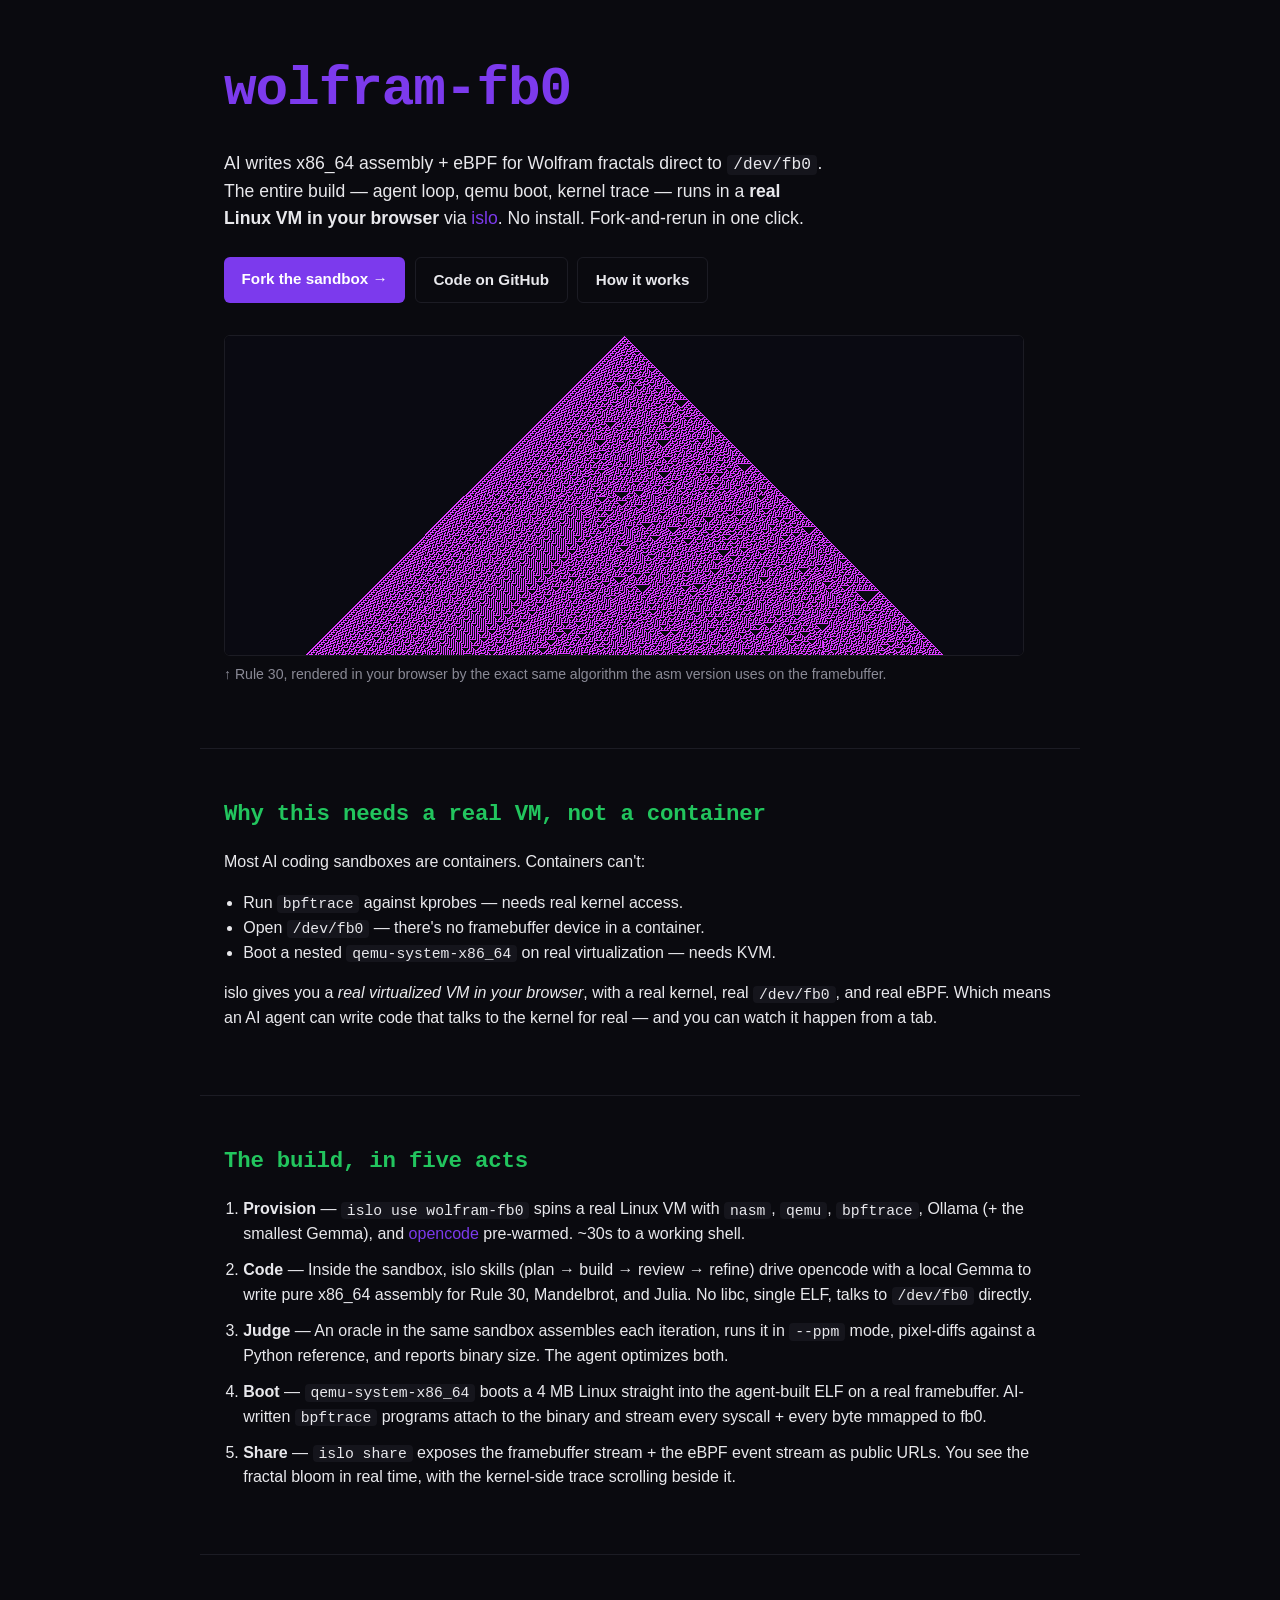
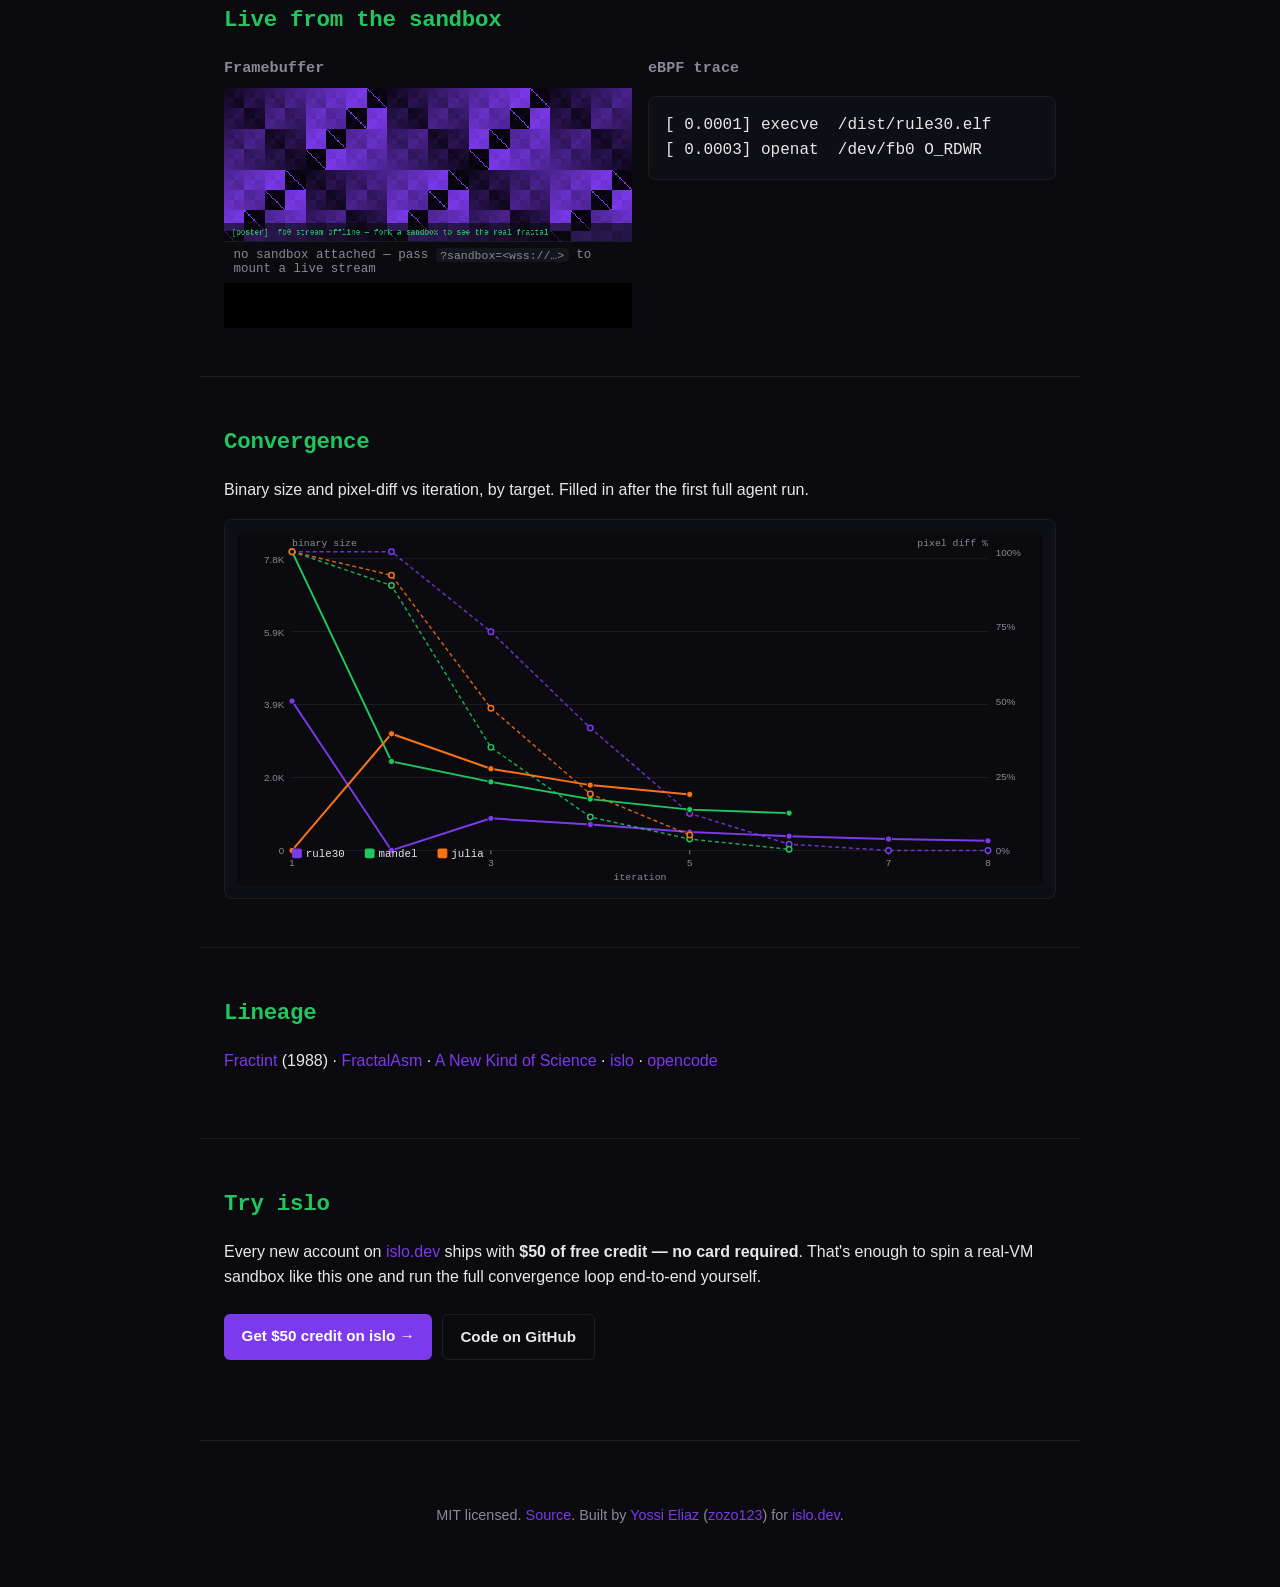
==== index.html @ 8a8bd611 "site: 'Try islo' section + LinkedIn/about in footer Adds the $50-no-card-required CTA above the foot" ====
<!doctype html>
<html lang="en">
<head>
  <meta charset="utf-8" />
  <meta name="viewport" content="width=device-width, initial-scale=1" />
  <title>wolfram-fb0 — AI writes x86_64 asm + eBPF for fractals, in a real VM in your browser</title>
  <meta name="description" content="An AI agent loop writes pure x86_64 assembly and eBPF for Wolfram cellular automata + Mandelbrot, rendered direct to /dev/fb0. Entire build runs in an islo sandbox VM. No install. Fork-and-rerun in one click." />
  <link rel="stylesheet" href="style.css" />
</head>
<body>

<header class="hero">
  <h1>wolfram-fb0</h1>
  <p class="tag">AI writes x86_64 assembly + eBPF for Wolfram fractals direct to <code>/dev/fb0</code>.<br/>
  The entire build — agent loop, qemu boot, kernel trace — runs in a <strong>real Linux VM in your browser</strong> via <a href="https://islo.dev">islo</a>. No install. Fork-and-rerun in one click.</p>

  <div class="cta-row">
    <a class="cta primary" href="#fork" id="fork">Fork the sandbox →</a>
    <a class="cta ghost" href="https://github.com/zozo123/wolfram-fb0">Code on GitHub</a>
    <a class="cta ghost" href="#how">How it works</a>
  </div>

  <canvas id="rule30" width="800" height="320" aria-label="Live Rule 30 rendering, byte-for-byte equivalent to the asm version"></canvas>
  <p class="caption">↑ Rule 30, rendered in your browser by the exact same algorithm the asm version uses on the framebuffer.</p>
</header>

<section id="container-vs-vm">
  <h2>Why this needs a real VM, not a container</h2>
  <p>Most AI coding sandboxes are containers. Containers can't:</p>
  <ul>
    <li>Run <code>bpftrace</code> against kprobes — needs real kernel access.</li>
    <li>Open <code>/dev/fb0</code> — there's no framebuffer device in a container.</li>
    <li>Boot a nested <code>qemu-system-x86_64</code> on real virtualization — needs KVM.</li>
  </ul>
  <p>islo gives you a <em>real virtualized VM in your browser</em>, with a real kernel, real <code>/dev/fb0</code>, and real eBPF. Which means an AI agent can write code that talks to the kernel for real — and you can watch it happen from a tab.</p>
</section>

<section id="how">
  <h2>The build, in five acts</h2>
  <ol class="acts">
    <li><strong>Provision</strong> — <code>islo use wolfram-fb0</code> spins a real Linux VM with <code>nasm</code>, <code>qemu</code>, <code>bpftrace</code>, Ollama (+ the smallest Gemma), and <a href="https://github.com/sst/opencode">opencode</a> pre-warmed. ~30s to a working shell.</li>
    <li><strong>Code</strong> — Inside the sandbox, islo skills (plan → build → review → refine) drive opencode with a local Gemma to write pure x86_64 assembly for Rule 30, Mandelbrot, and Julia. No libc, single ELF, talks to <code>/dev/fb0</code> directly.</li>
    <li><strong>Judge</strong> — An oracle in the same sandbox assembles each iteration, runs it in <code>--ppm</code> mode, pixel-diffs against a Python reference, and reports binary size. The agent optimizes both.</li>
    <li><strong>Boot</strong> — <code>qemu-system-x86_64</code> boots a 4 MB Linux straight into the agent-built ELF on a real framebuffer. AI-written <code>bpftrace</code> programs attach to the binary and stream every syscall + every byte mmapped to fb0.</li>
    <li><strong>Share</strong> — <code>islo share</code> exposes the framebuffer stream + the eBPF event stream as public URLs. You see the fractal bloom in real time, with the kernel-side trace scrolling beside it.</li>
  </ol>
</section>

<section id="live">
  <h2>Live from the sandbox</h2>
  <div class="live-grid">
    <div class="live-pane">
      <h3>Framebuffer</h3>
      <div id="fb-stream" class="placeholder">Stream connects after a sandbox is forked.</div>
    </div>
    <div class="live-pane">
      <h3>eBPF trace</h3>
      <pre id="bpf-stream" class="placeholder">[trace] waiting for a forked sandbox…</pre>
    </div>
  </div>
</section>

<section id="convergence">
  <h2>Convergence</h2>
  <p>Binary size and pixel-diff vs iteration, by target. Filled in after the first full agent run.</p>
  <div id="convergence-chart" class="placeholder">chart will render here</div>
</section>

<section id="provenance">
  <h2>Lineage</h2>
  <p><a href="https://www.fractint.org/">Fractint</a> (1988) · <a href="https://github.com/mrmcsoftware/FractalAsm">FractalAsm</a> · <a href="https://www.wolframscience.com/nks/">A New Kind of Science</a> · <a href="https://islo.dev">islo</a> · <a href="https://github.com/sst/opencode">opencode</a></p>
</section>

<section id="try-islo">
  <h2>Try islo</h2>
  <p>Every new account on <a href="https://www.islo.dev">islo.dev</a> ships with <strong>$50 of free credit — no card required</strong>. That's enough to spin a real-VM sandbox like this one and run the full convergence loop end-to-end yourself.</p>
  <p class="cta-row">
    <a class="cta primary" href="https://www.islo.dev">Get $50 credit on islo →</a>
    <a class="cta ghost" href="https://github.com/zozo123/wolfram-fb0">Code on GitHub</a>
  </p>
</section>

<footer>
  <p>MIT licensed. <a href="https://github.com/zozo123/wolfram-fb0">Source</a>. Built by <a href="https://www.linkedin.com/in/yossi-eliaz">Yossi Eliaz</a> (<a href="https://github.com/zozo123">zozo123</a>) for <a href="https://www.islo.dev">islo.dev</a>.</p>
</footer>

<script src="rule30.js" defer></script>
<script src="viewer.js" defer></script>
<script src="chart.js" defer></script>
</body>
</html>
---- style.css ----
:root {
  --bg: #0a0a0f;
  --fg: #e8e8ec;
  --dim: #8a8a96;
  --accent: #7c3aed;
  --accent-2: #22c55e;
  --line: #1c1c24;
  --mono: ui-monospace, "SF Mono", Menlo, monospace;
}

* { box-sizing: border-box; }

html, body {
  margin: 0; padding: 0;
  background: var(--bg);
  color: var(--fg);
  font-family: -apple-system, BlinkMacSystemFont, "Inter", "Segoe UI", sans-serif;
  line-height: 1.55;
  -webkit-font-smoothing: antialiased;
}

a { color: var(--accent); text-decoration: none; }
a:hover { text-decoration: underline; }
code { font-family: var(--mono); background: #15151c; padding: 0.05em 0.4em; border-radius: 4px; font-size: 0.92em; }
pre { font-family: var(--mono); background: #0e0e15; border: 1px solid var(--line); border-radius: 8px; padding: 1em; overflow-x: auto; }

section, header, footer {
  max-width: 880px;
  margin: 0 auto;
  padding: 3rem 1.5rem;
  border-bottom: 1px solid var(--line);
}

header.hero h1 {
  font-size: clamp(2rem, 5vw, 3.4rem);
  margin: 0 0 0.8rem;
  letter-spacing: -0.02em;
  font-family: var(--mono);
  color: var(--accent);
}

header.hero .tag {
  font-size: 1.1rem;
  color: var(--fg);
  max-width: 62ch;
}

.cta-row { display: flex; gap: 0.6rem; flex-wrap: wrap; margin: 1.5rem 0 2rem; }
.cta {
  display: inline-block;
  padding: 0.65rem 1.1rem;
  border-radius: 6px;
  font-weight: 600;
  font-size: 0.95rem;
}
.cta.primary { background: var(--accent); color: #fff; }
.cta.primary:hover { text-decoration: none; filter: brightness(1.1); }
.cta.ghost { border: 1px solid var(--line); color: var(--fg); }
.cta.ghost:hover { border-color: var(--accent); text-decoration: none; }

#rule30 {
  width: 100%;
  max-width: 800px;
  height: auto;
  background: #000;
  border: 1px solid var(--line);
  border-radius: 6px;
  display: block;
  margin-top: 1rem;
  image-rendering: pixelated;
}

.caption { color: var(--dim); font-size: 0.88rem; margin-top: 0.5rem; }

h2 {
  font-family: var(--mono);
  color: var(--accent-2);
  letter-spacing: -0.01em;
  font-size: 1.4rem;
  margin-top: 0;
}

ul, ol { padding-left: 1.2rem; }
ol.acts li { margin: 0.7em 0; }

.live-grid {
  display: grid;
  grid-template-columns: 1fr 1fr;
  gap: 1rem;
}
@media (max-width: 700px) { .live-grid { grid-template-columns: 1fr; } }
.live-pane h3 { margin: 0 0 0.5rem; font-family: var(--mono); font-size: 0.95rem; color: var(--dim); }
.placeholder {
  background: #0e0e15;
  border: 1px dashed var(--line);
  border-radius: 6px;
  padding: 2rem 1rem;
  text-align: center;
  color: var(--dim);
  font-family: var(--mono);
  font-size: 0.88rem;
  min-height: 180px;
  display: flex;
  align-items: center;
  justify-content: center;
}

footer { text-align: center; color: var(--dim); font-size: 0.9rem; border-bottom: none; }
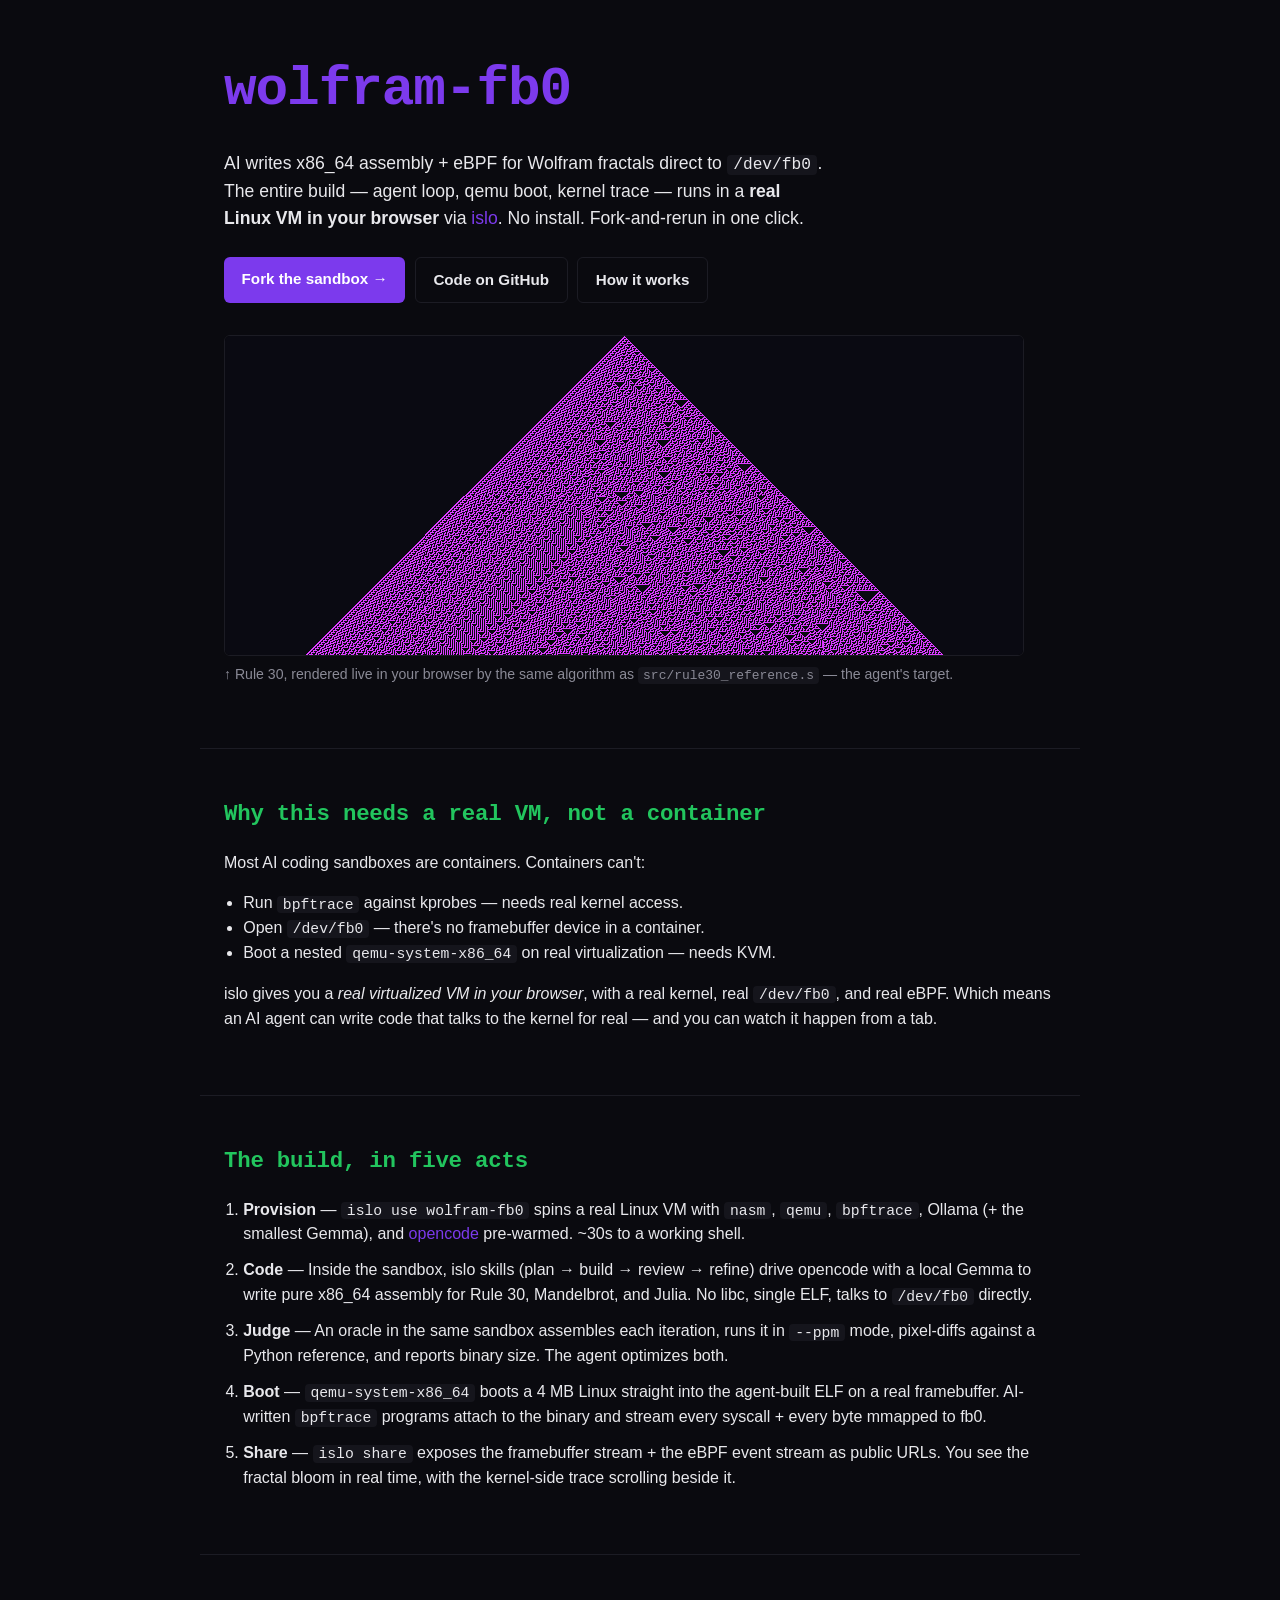
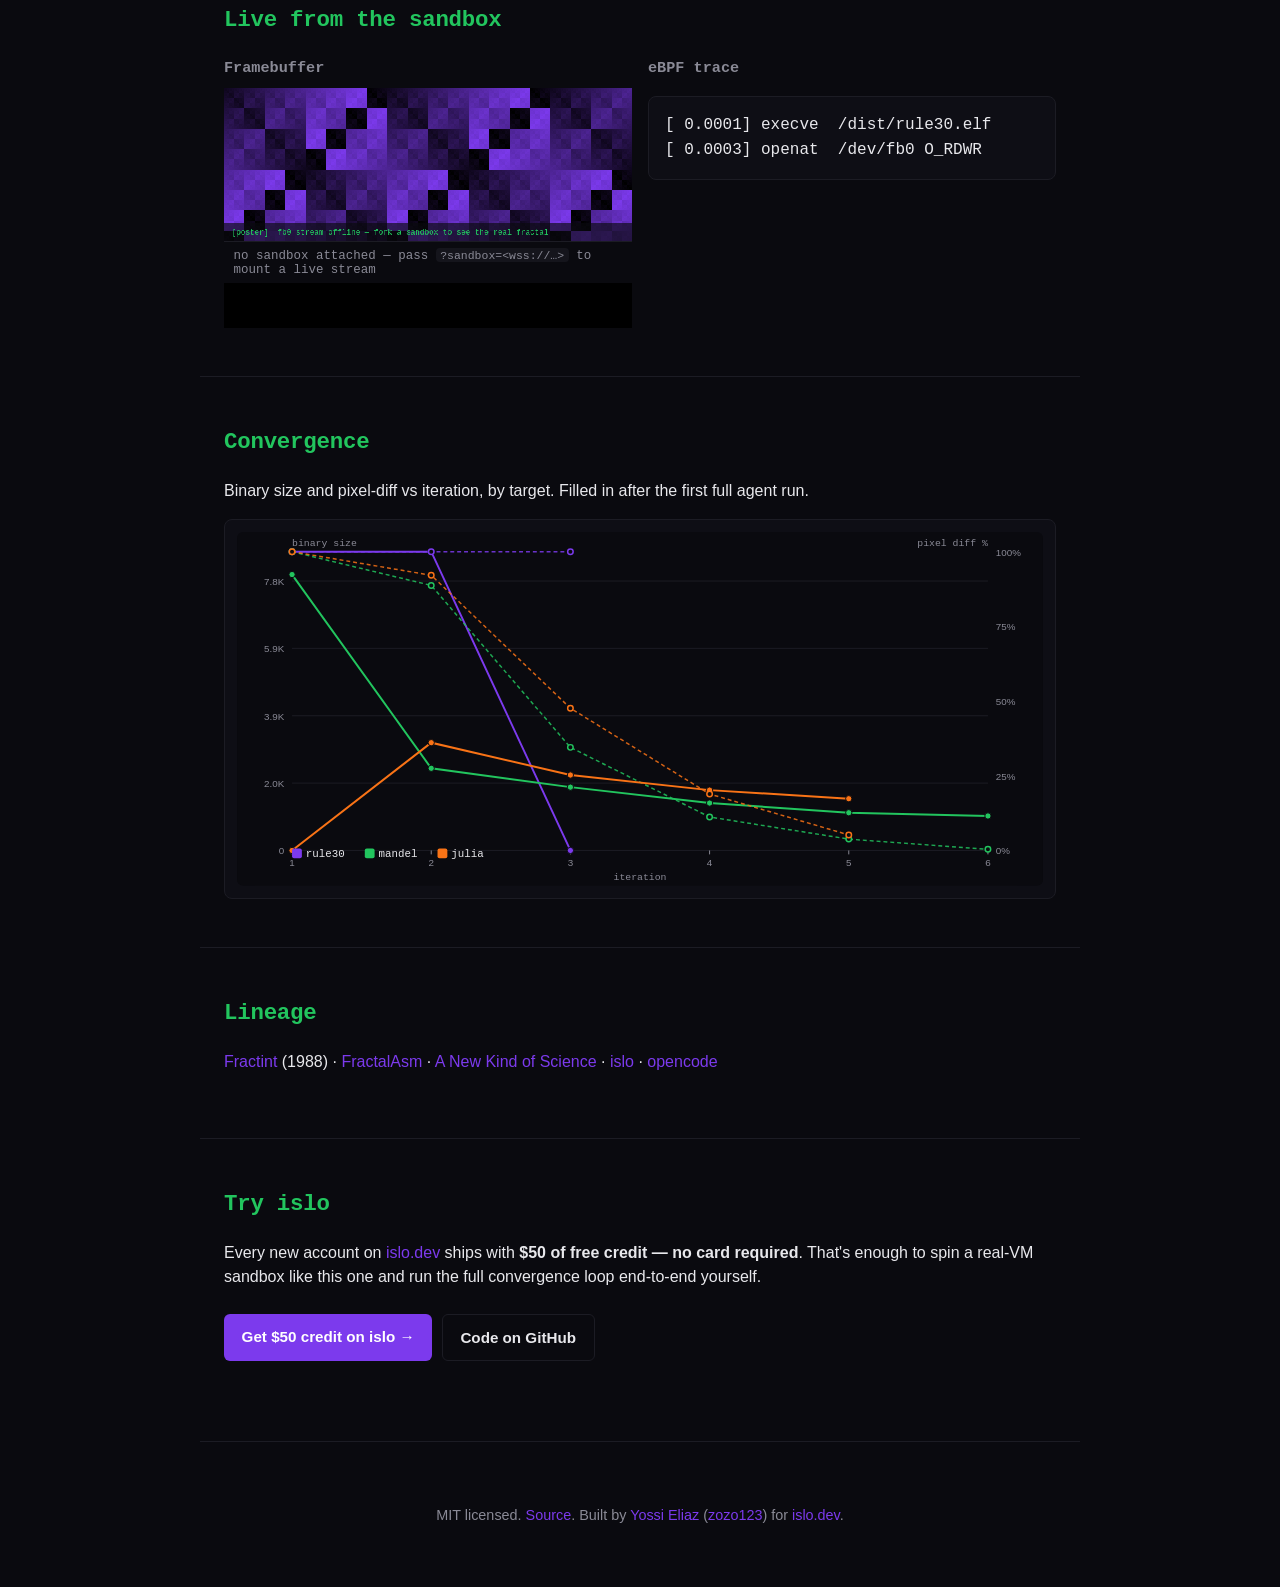
==== commit 94fcc670: "site: tighten canvas caption — name the reference file explicitly The old caption said 'the same alg" ====
--- a/index.html
+++ b/index.html
@@ -21,7 +21,7 @@
   </div>
 
   <canvas id="rule30" width="800" height="320" aria-label="Live Rule 30 rendering, byte-for-byte equivalent to the asm version"></canvas>
-  <p class="caption">↑ Rule 30, rendered in your browser by the exact same algorithm the asm version uses on the framebuffer.</p>
+  <p class="caption">↑ Rule 30, rendered live in your browser by the same algorithm as <code>src/rule30_reference.s</code> — the agent's target.</p>
 </header>
 
 <section id="container-vs-vm">
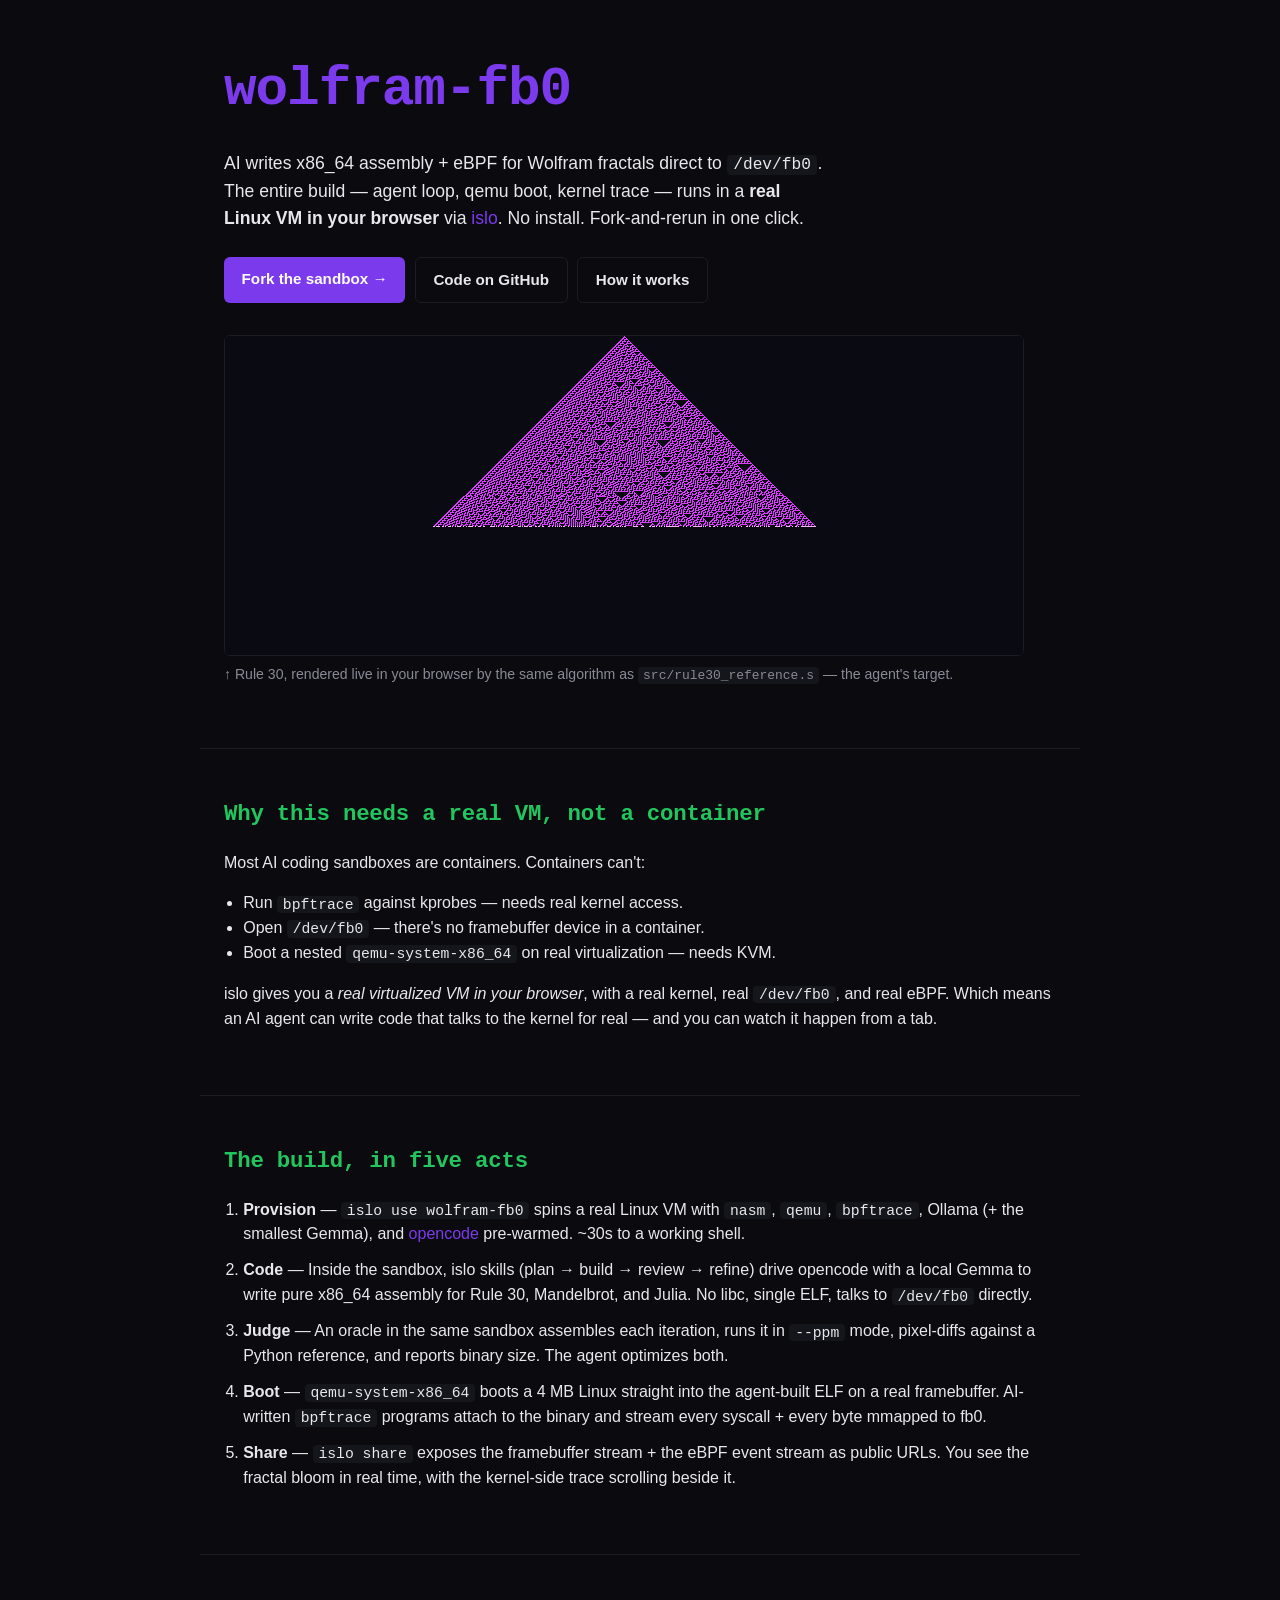
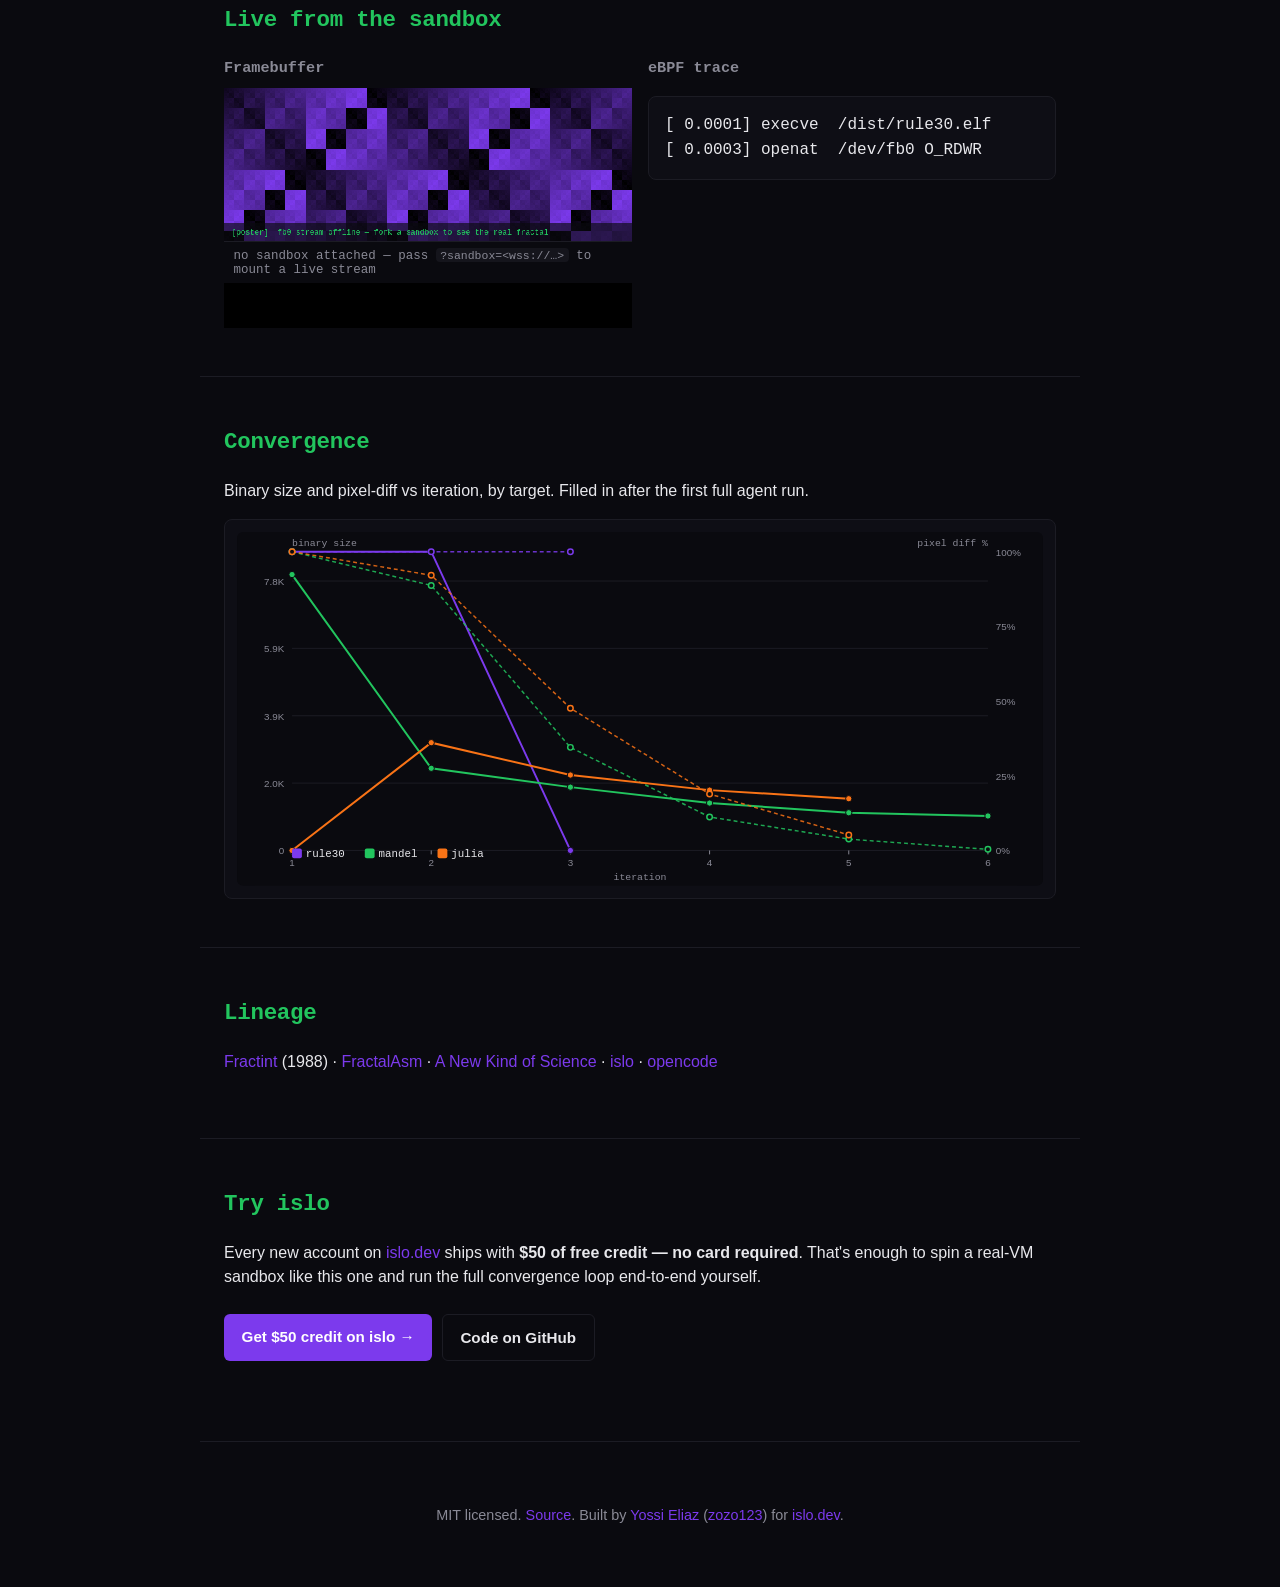
==== commit c58e7aaa: "site: cache-bust script tags (?v=2) so animated rule30.js loads" ====
--- a/index.html
+++ b/index.html
@@ -84,8 +84,8 @@
   <p>MIT licensed. <a href="https://github.com/zozo123/wolfram-fb0">Source</a>. Built by <a href="https://www.linkedin.com/in/yossi-eliaz">Yossi Eliaz</a> (<a href="https://github.com/zozo123">zozo123</a>) for <a href="https://www.islo.dev">islo.dev</a>.</p>
 </footer>
 
-<script src="rule30.js" defer></script>
-<script src="viewer.js" defer></script>
-<script src="chart.js" defer></script>
+<script src="rule30.js?v=2" defer></script>
+<script src="viewer.js?v=2" defer></script>
+<script src="chart.js?v=2" defer></script>
 </body>
 </html>
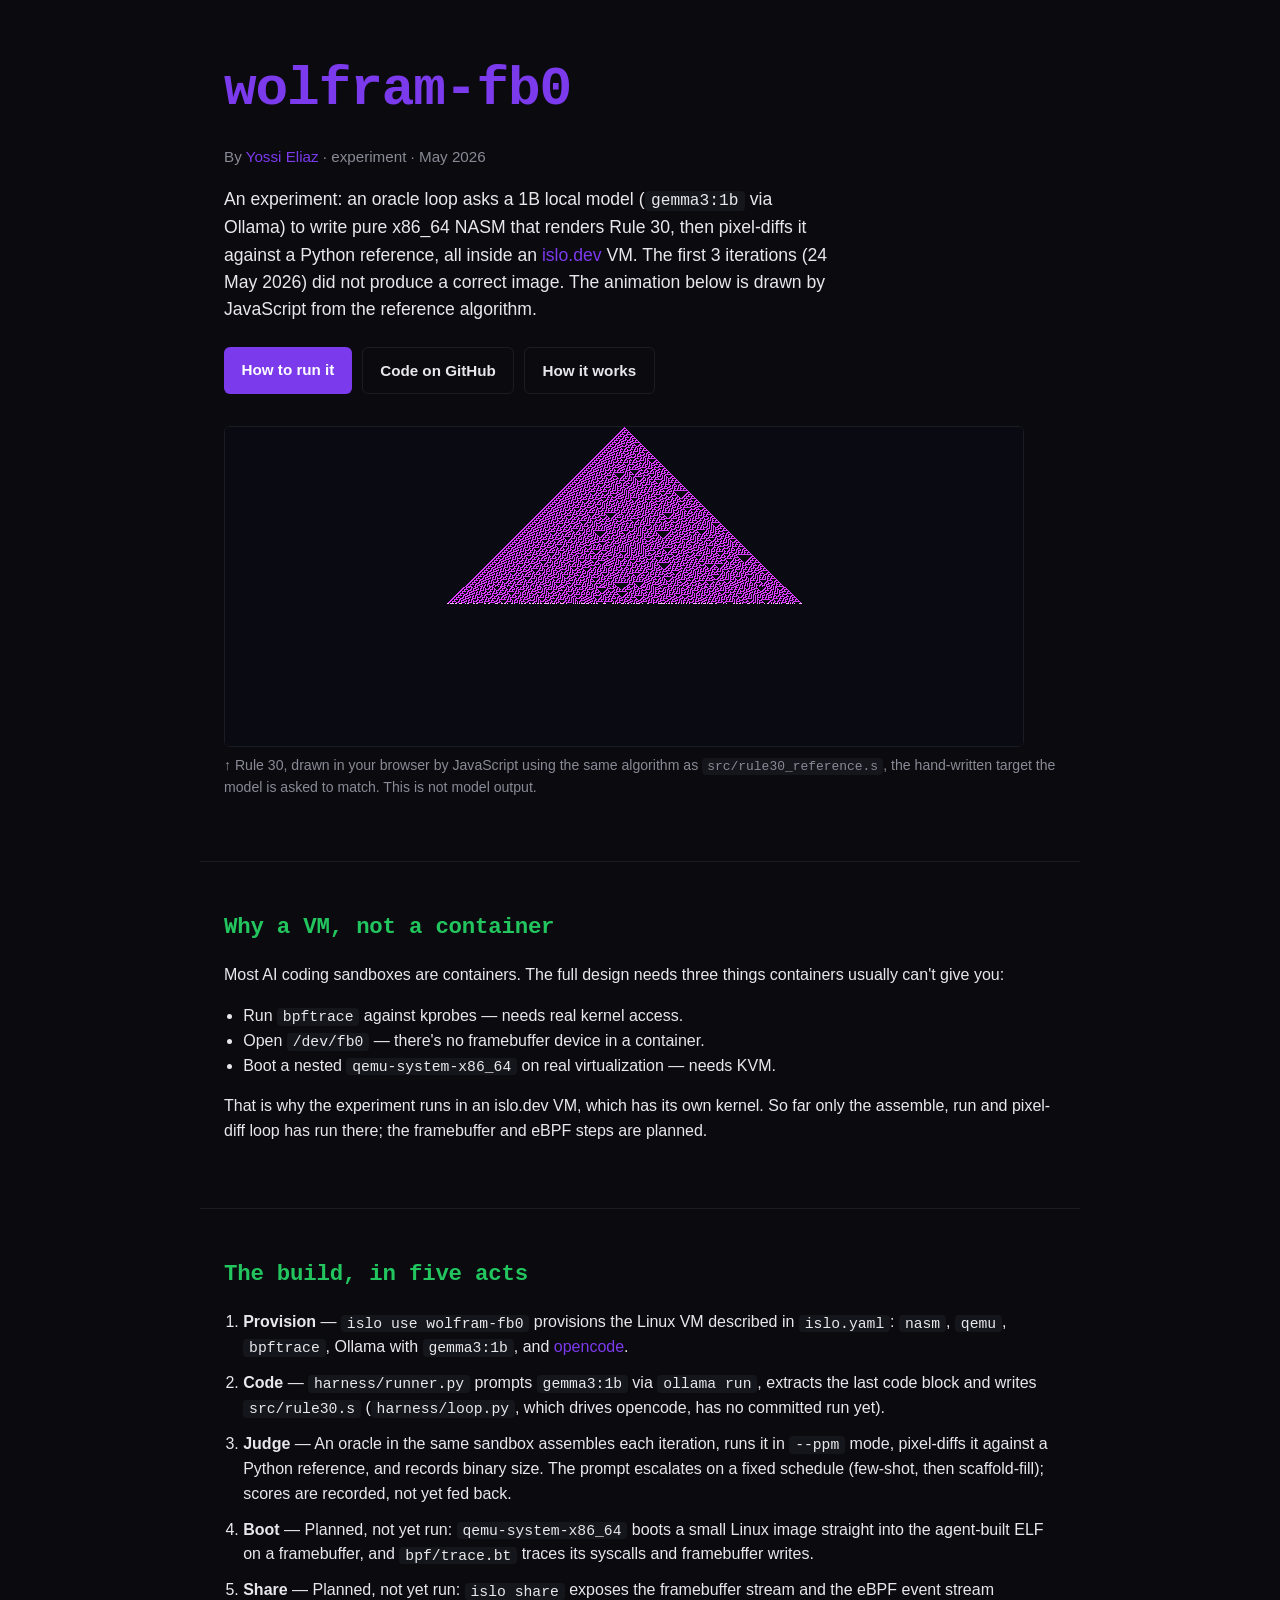
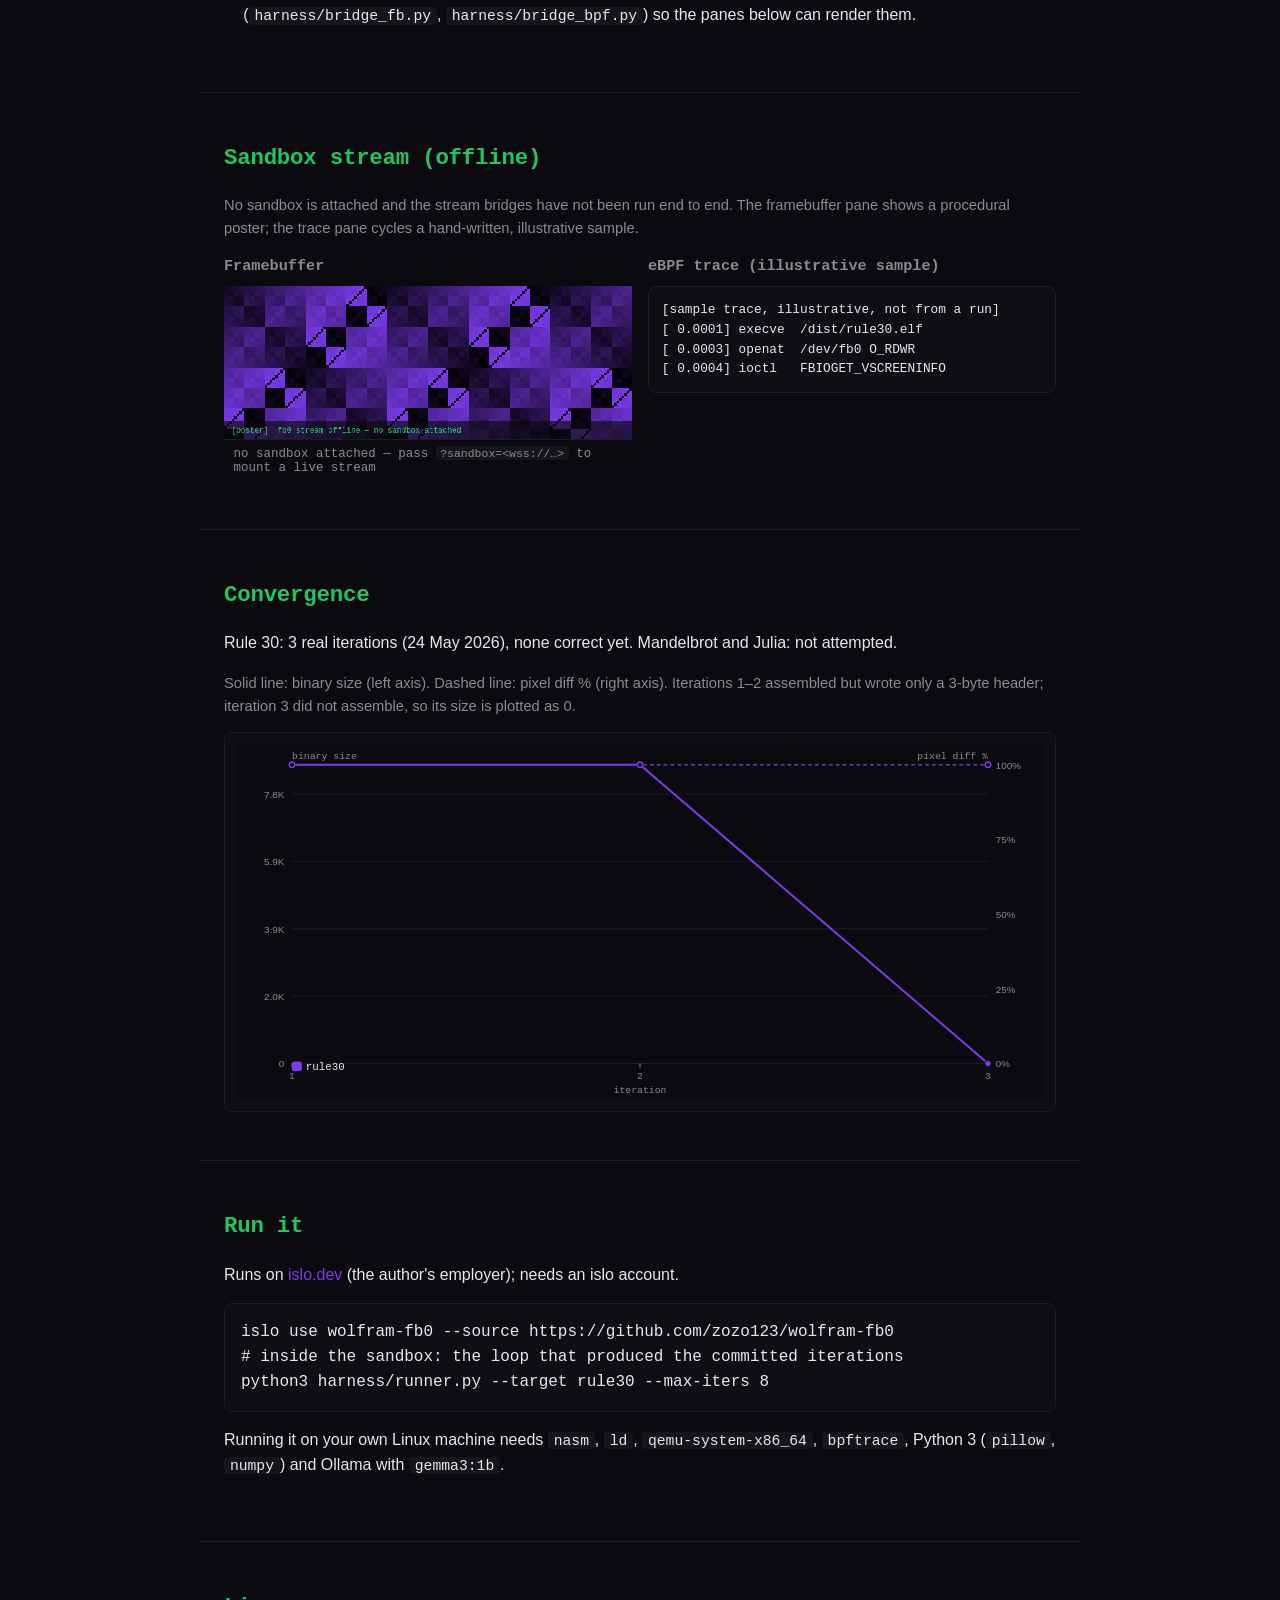
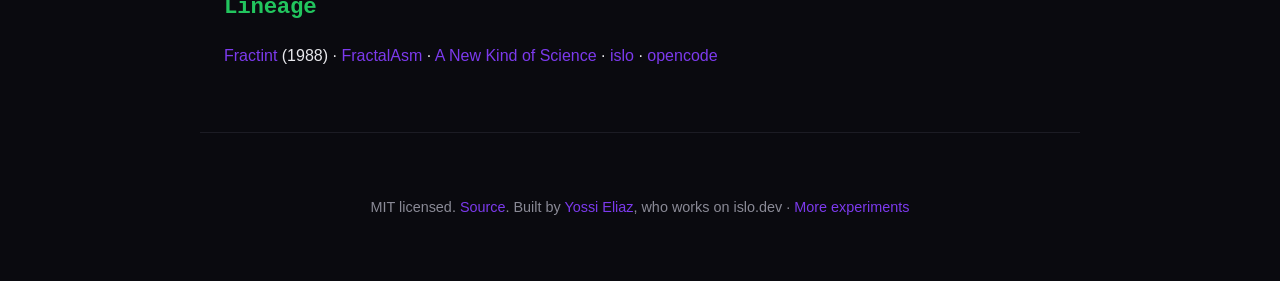
==== commit d979457e: "Correct overclaims, drop placeholder chart data, add share card - iterations/index.json: empty the m" ====
--- a/index.html
+++ b/index.html
@@ -1,91 +1,129 @@
-<!doctype html>
+<!DOCTYPE html>
 <html lang="en">
 <head>
-  <meta charset="utf-8" />
-  <meta name="viewport" content="width=device-width, initial-scale=1" />
-  <title>wolfram-fb0 — AI writes x86_64 asm + eBPF for fractals, in a real VM in your browser</title>
-  <meta name="description" content="An AI agent loop writes pure x86_64 assembly and eBPF for Wolfram cellular automata + Mandelbrot, rendered direct to /dev/fb0. Entire build runs in an islo sandbox VM. No install. Fork-and-rerun in one click." />
-  <link rel="stylesheet" href="style.css" />
+  <meta charset="utf-8">
+  <meta name="viewport" content="width=device-width, initial-scale=1">
+  <title>wolfram-fb0: small-LLM x86 asm experiment | Yossi Eliaz</title>
+  <meta name="description" content="Experiment by Yossi Eliaz: a 1B local model in an oracle loop tries to write x86_64 NASM for Rule 30 inside an islo VM. First 3 iterations did not converge.">
+  <link rel="canonical" href="https://zozo123.github.io/wolfram-fb0/">
+  <meta name="author" content="Yossi Eliaz">
+  <meta property="og:type" content="article">
+  <meta property="og:site_name" content="Yossi Eliaz">
+  <meta property="og:title" content="wolfram-fb0: small-LLM x86 asm experiment">
+  <meta property="og:description" content="Can a 1B local model (gemma3:1b) write x86_64 NASM for Wolfram's Rule 30? An oracle loop in an islo.dev VM. First 3 iterations: not yet.">
+  <meta property="og:url" content="https://zozo123.github.io/wolfram-fb0/">
+  <meta property="og:image" content="https://zozo123.github.io/wolfram-fb0/og.png">
+  <meta property="og:image:width" content="1200">
+  <meta property="og:image:height" content="630">
+  <meta property="og:image:alt" content="wolfram-fb0: can a 1B model write x86 asm? A Rule 30 pattern, by Yossi Eliaz.">
+  <meta name="twitter:card" content="summary_large_image">
+  <meta name="twitter:title" content="wolfram-fb0: small-LLM x86 asm experiment">
+  <meta name="twitter:description" content="Can a 1B local model (gemma3:1b) write x86_64 NASM for Wolfram's Rule 30? First 3 iterations: not yet.">
+  <meta name="twitter:image" content="https://zozo123.github.io/wolfram-fb0/og.png">
+  <script type="application/ld+json">
+  {
+    "@context": "https://schema.org",
+    "@type": "SoftwareSourceCode",
+    "name": "wolfram-fb0",
+    "description": "Experiment: an oracle loop asks a 1B local model to write x86_64 NASM for Rule 30 inside an islo.dev VM. The first 3 iterations did not produce a correct image.",
+    "codeRepository": "https://github.com/zozo123/wolfram-fb0",
+    "url": "https://zozo123.github.io/wolfram-fb0/",
+    "image": "https://zozo123.github.io/wolfram-fb0/og.png",
+    "license": "https://opensource.org/licenses/MIT",
+    "programmingLanguage": ["Assembly", "Python", "JavaScript"],
+    "dateCreated": "2026-05-24",
+    "dateModified": "2026-10-22",
+    "author": {
+      "@type": "Person",
+      "name": "Yossi Eliaz",
+      "url": "https://yossieliaz.netlify.app/",
+      "sameAs": ["https://github.com/zozo123", "https://www.linkedin.com/in/yossi-eliaz/"]
+    }
+  }
+  </script>
+  <link rel="stylesheet" href="style.css?v=3">
 </head>
 <body>
 
 <header class="hero">
   <h1>wolfram-fb0</h1>
-  <p class="tag">AI writes x86_64 assembly + eBPF for Wolfram fractals direct to <code>/dev/fb0</code>.<br/>
-  The entire build — agent loop, qemu boot, kernel trace — runs in a <strong>real Linux VM in your browser</strong> via <a href="https://islo.dev">islo</a>. No install. Fork-and-rerun in one click.</p>
+  <p class="byline">By <a href="https://zozo123.github.io/">Yossi Eliaz</a> · experiment · May 2026</p>
+  <p class="tag">An experiment: an oracle loop asks a 1B local model (<code>gemma3:1b</code> via Ollama) to write pure x86_64 NASM that renders Rule 30, then pixel-diffs it against a Python reference, all inside an <a href="https://islo.dev">islo.dev</a> VM. The first 3 iterations (24 May 2026) did not produce a correct image. The animation below is drawn by JavaScript from the reference algorithm.</p>
 
   <div class="cta-row">
-    <a class="cta primary" href="#fork" id="fork">Fork the sandbox →</a>
+    <a class="cta primary" href="#run">How to run it</a>
     <a class="cta ghost" href="https://github.com/zozo123/wolfram-fb0">Code on GitHub</a>
     <a class="cta ghost" href="#how">How it works</a>
   </div>
 
-  <canvas id="rule30" width="800" height="320" aria-label="Live Rule 30 rendering, byte-for-byte equivalent to the asm version"></canvas>
-  <p class="caption">↑ Rule 30, rendered live in your browser by the same algorithm as <code>src/rule30_reference.s</code> — the agent's target.</p>
+  <canvas id="rule30" width="800" height="320" role="img" aria-label="Rule 30 animation drawn by JavaScript from the reference algorithm, not model output"></canvas>
+  <p class="caption">↑ Rule 30, drawn in your browser by JavaScript using the same algorithm as <code>src/rule30_reference.s</code>, the hand-written target the model is asked to match. This is not model output.</p>
 </header>
 
 <section id="container-vs-vm">
-  <h2>Why this needs a real VM, not a container</h2>
-  <p>Most AI coding sandboxes are containers. Containers can't:</p>
+  <h2>Why a VM, not a container</h2>
+  <p>Most AI coding sandboxes are containers. The full design needs three things containers usually can't give you:</p>
   <ul>
     <li>Run <code>bpftrace</code> against kprobes — needs real kernel access.</li>
     <li>Open <code>/dev/fb0</code> — there's no framebuffer device in a container.</li>
     <li>Boot a nested <code>qemu-system-x86_64</code> on real virtualization — needs KVM.</li>
   </ul>
-  <p>islo gives you a <em>real virtualized VM in your browser</em>, with a real kernel, real <code>/dev/fb0</code>, and real eBPF. Which means an AI agent can write code that talks to the kernel for real — and you can watch it happen from a tab.</p>
+  <p>That is why the experiment runs in an islo.dev VM, which has its own kernel. So far only the assemble, run and pixel-diff loop has run there; the framebuffer and eBPF steps are planned.</p>
 </section>
 
 <section id="how">
   <h2>The build, in five acts</h2>
   <ol class="acts">
-    <li><strong>Provision</strong> — <code>islo use wolfram-fb0</code> spins a real Linux VM with <code>nasm</code>, <code>qemu</code>, <code>bpftrace</code>, Ollama (+ the smallest Gemma), and <a href="https://github.com/sst/opencode">opencode</a> pre-warmed. ~30s to a working shell.</li>
-    <li><strong>Code</strong> — Inside the sandbox, islo skills (plan → build → review → refine) drive opencode with a local Gemma to write pure x86_64 assembly for Rule 30, Mandelbrot, and Julia. No libc, single ELF, talks to <code>/dev/fb0</code> directly.</li>
-    <li><strong>Judge</strong> — An oracle in the same sandbox assembles each iteration, runs it in <code>--ppm</code> mode, pixel-diffs against a Python reference, and reports binary size. The agent optimizes both.</li>
-    <li><strong>Boot</strong> — <code>qemu-system-x86_64</code> boots a 4 MB Linux straight into the agent-built ELF on a real framebuffer. AI-written <code>bpftrace</code> programs attach to the binary and stream every syscall + every byte mmapped to fb0.</li>
-    <li><strong>Share</strong> — <code>islo share</code> exposes the framebuffer stream + the eBPF event stream as public URLs. You see the fractal bloom in real time, with the kernel-side trace scrolling beside it.</li>
+    <li><strong>Provision</strong> — <code>islo use wolfram-fb0</code> provisions the Linux VM described in <code>islo.yaml</code>: <code>nasm</code>, <code>qemu</code>, <code>bpftrace</code>, Ollama with <code>gemma3:1b</code>, and <a href="https://github.com/anomalyco/opencode">opencode</a>.</li>
+    <li><strong>Code</strong> — <code>harness/runner.py</code> prompts <code>gemma3:1b</code> via <code>ollama run</code>, extracts the last code block and writes <code>src/rule30.s</code> (<code>harness/loop.py</code>, which drives opencode, has no committed run yet).</li>
+    <li><strong>Judge</strong> — An oracle in the same sandbox assembles each iteration, runs it in <code>--ppm</code> mode, pixel-diffs it against a Python reference, and records binary size. The prompt escalates on a fixed schedule (few-shot, then scaffold-fill); scores are recorded, not yet fed back.</li>
+    <li><strong>Boot</strong> — Planned, not yet run: <code>qemu-system-x86_64</code> boots a small Linux image straight into the agent-built ELF on a framebuffer, and <code>bpf/trace.bt</code> traces its syscalls and framebuffer writes.</li>
+    <li><strong>Share</strong> — Planned, not yet run: <code>islo share</code> exposes the framebuffer stream and the eBPF event stream (<code>harness/bridge_fb.py</code>, <code>harness/bridge_bpf.py</code>) so the panes below can render them.</li>
   </ol>
 </section>
 
 <section id="live">
-  <h2>Live from the sandbox</h2>
+  <h2>Sandbox stream (offline)</h2>
+  <p class="note">No sandbox is attached and the stream bridges have not been run end to end. The framebuffer pane shows a procedural poster; the trace pane cycles a hand-written, illustrative sample.</p>
   <div class="live-grid">
     <div class="live-pane">
       <h3>Framebuffer</h3>
-      <div id="fb-stream" class="placeholder">Stream connects after a sandbox is forked.</div>
+      <div id="fb-stream" class="placeholder">No sandbox attached.</div>
     </div>
     <div class="live-pane">
-      <h3>eBPF trace</h3>
-      <pre id="bpf-stream" class="placeholder">[trace] waiting for a forked sandbox…</pre>
+      <h3>eBPF trace (illustrative sample)</h3>
+      <pre id="bpf-stream" class="placeholder">[sample trace, illustrative, not from a run]</pre>
     </div>
   </div>
 </section>
 
 <section id="convergence">
   <h2>Convergence</h2>
-  <p>Binary size and pixel-diff vs iteration, by target. Filled in after the first full agent run.</p>
-  <div id="convergence-chart" class="placeholder">chart will render here</div>
+  <p>Rule 30: 3 real iterations (24 May 2026), none correct yet. Mandelbrot and Julia: not attempted.</p>
+  <p class="note">Solid line: binary size (left axis). Dashed line: pixel diff % (right axis). Iterations 1–2 assembled but wrote only a 3-byte header; iteration 3 did not assemble, so its size is plotted as 0.</p>
+  <div id="convergence-chart" class="placeholder">The chart needs JavaScript. The data is in <a href="https://github.com/zozo123/wolfram-fb0/blob/main/iterations/index.json">iterations/index.json</a>.</div>
+</section>
+
+<section id="run">
+  <h2>Run it</h2>
+  <p>Runs on <a href="https://islo.dev">islo.dev</a> (the author's employer); needs an islo account.</p>
+  <pre><code>islo use wolfram-fb0 --source https://github.com/zozo123/wolfram-fb0
+# inside the sandbox: the loop that produced the committed iterations
+python3 harness/runner.py --target rule30 --max-iters 8</code></pre>
+  <p>Running it on your own Linux machine needs <code>nasm</code>, <code>ld</code>, <code>qemu-system-x86_64</code>, <code>bpftrace</code>, Python 3 (<code>pillow</code>, <code>numpy</code>) and Ollama with <code>gemma3:1b</code>.</p>
 </section>
 
 <section id="provenance">
   <h2>Lineage</h2>
-  <p><a href="https://www.fractint.org/">Fractint</a> (1988) · <a href="https://github.com/mrmcsoftware/FractalAsm">FractalAsm</a> · <a href="https://www.wolframscience.com/nks/">A New Kind of Science</a> · <a href="https://islo.dev">islo</a> · <a href="https://github.com/sst/opencode">opencode</a></p>
-</section>
-
-<section id="try-islo">
-  <h2>Try islo</h2>
-  <p>Every new account on <a href="https://www.islo.dev">islo.dev</a> ships with <strong>$50 of free credit — no card required</strong>. That's enough to spin a real-VM sandbox like this one and run the full convergence loop end-to-end yourself.</p>
-  <p class="cta-row">
-    <a class="cta primary" href="https://www.islo.dev">Get $50 credit on islo →</a>
-    <a class="cta ghost" href="https://github.com/zozo123/wolfram-fb0">Code on GitHub</a>
-  </p>
+  <p><a href="https://www.fractint.org/">Fractint</a> (1988) · <a href="https://github.com/mrmcsoftware/FractalAsm">FractalAsm</a> · <a href="https://www.wolframscience.com/nks/">A New Kind of Science</a> · <a href="https://islo.dev">islo</a> · <a href="https://github.com/anomalyco/opencode">opencode</a></p>
 </section>
 
 <footer>
-  <p>MIT licensed. <a href="https://github.com/zozo123/wolfram-fb0">Source</a>. Built by <a href="https://www.linkedin.com/in/yossi-eliaz">Yossi Eliaz</a> (<a href="https://github.com/zozo123">zozo123</a>) for <a href="https://www.islo.dev">islo.dev</a>.</p>
+  <p>MIT licensed. <a href="https://github.com/zozo123/wolfram-fb0">Source</a>. Built by <a href="https://yossieliaz.netlify.app/">Yossi Eliaz</a>, who works on islo.dev · <a href="https://zozo123.github.io/">More experiments</a></p>
 </footer>
 
-<script src="rule30.js?v=2" defer></script>
-<script src="viewer.js?v=2" defer></script>
-<script src="chart.js?v=2" defer></script>
+<script src="rule30.js?v=3" defer></script>
+<script src="viewer.js?v=3" defer></script>
+<script src="chart.js?v=3" defer></script>
 </body>
 </html>
--- a/style.css
+++ b/style.css
@@ -23,6 +23,7 @@
 a:hover { text-decoration: underline; }
 code { font-family: var(--mono); background: #15151c; padding: 0.05em 0.4em; border-radius: 4px; font-size: 0.92em; }
 pre { font-family: var(--mono); background: #0e0e15; border: 1px solid var(--line); border-radius: 8px; padding: 1em; overflow-x: auto; }
+pre code { background: none; padding: 0; border-radius: 0; font-size: inherit; }
 
 section, header, footer {
   max-width: 880px;
@@ -85,10 +86,16 @@
 
 .live-grid {
   display: grid;
-  grid-template-columns: 1fr 1fr;
+  grid-template-columns: minmax(0, 1fr) minmax(0, 1fr);
   gap: 1rem;
 }
-@media (max-width: 700px) { .live-grid { grid-template-columns: 1fr; } }
+@media (max-width: 700px) { .live-grid { grid-template-columns: minmax(0, 1fr); } }
+.live-pane { min-width: 0; }
+#fb-stream canvas { max-width: 100%; height: auto; }
+#bpf-stream { overflow: auto; max-height: 260px; margin: 0; font-size: 0.8rem; }
+
+.byline { color: var(--dim); font-size: 0.95rem; margin: 0 0 1rem; }
+.note { color: var(--dim); font-size: 0.92rem; }
 .live-pane h3 { margin: 0 0 0.5rem; font-family: var(--mono); font-size: 0.95rem; color: var(--dim); }
 .placeholder {
   background: #0e0e15;
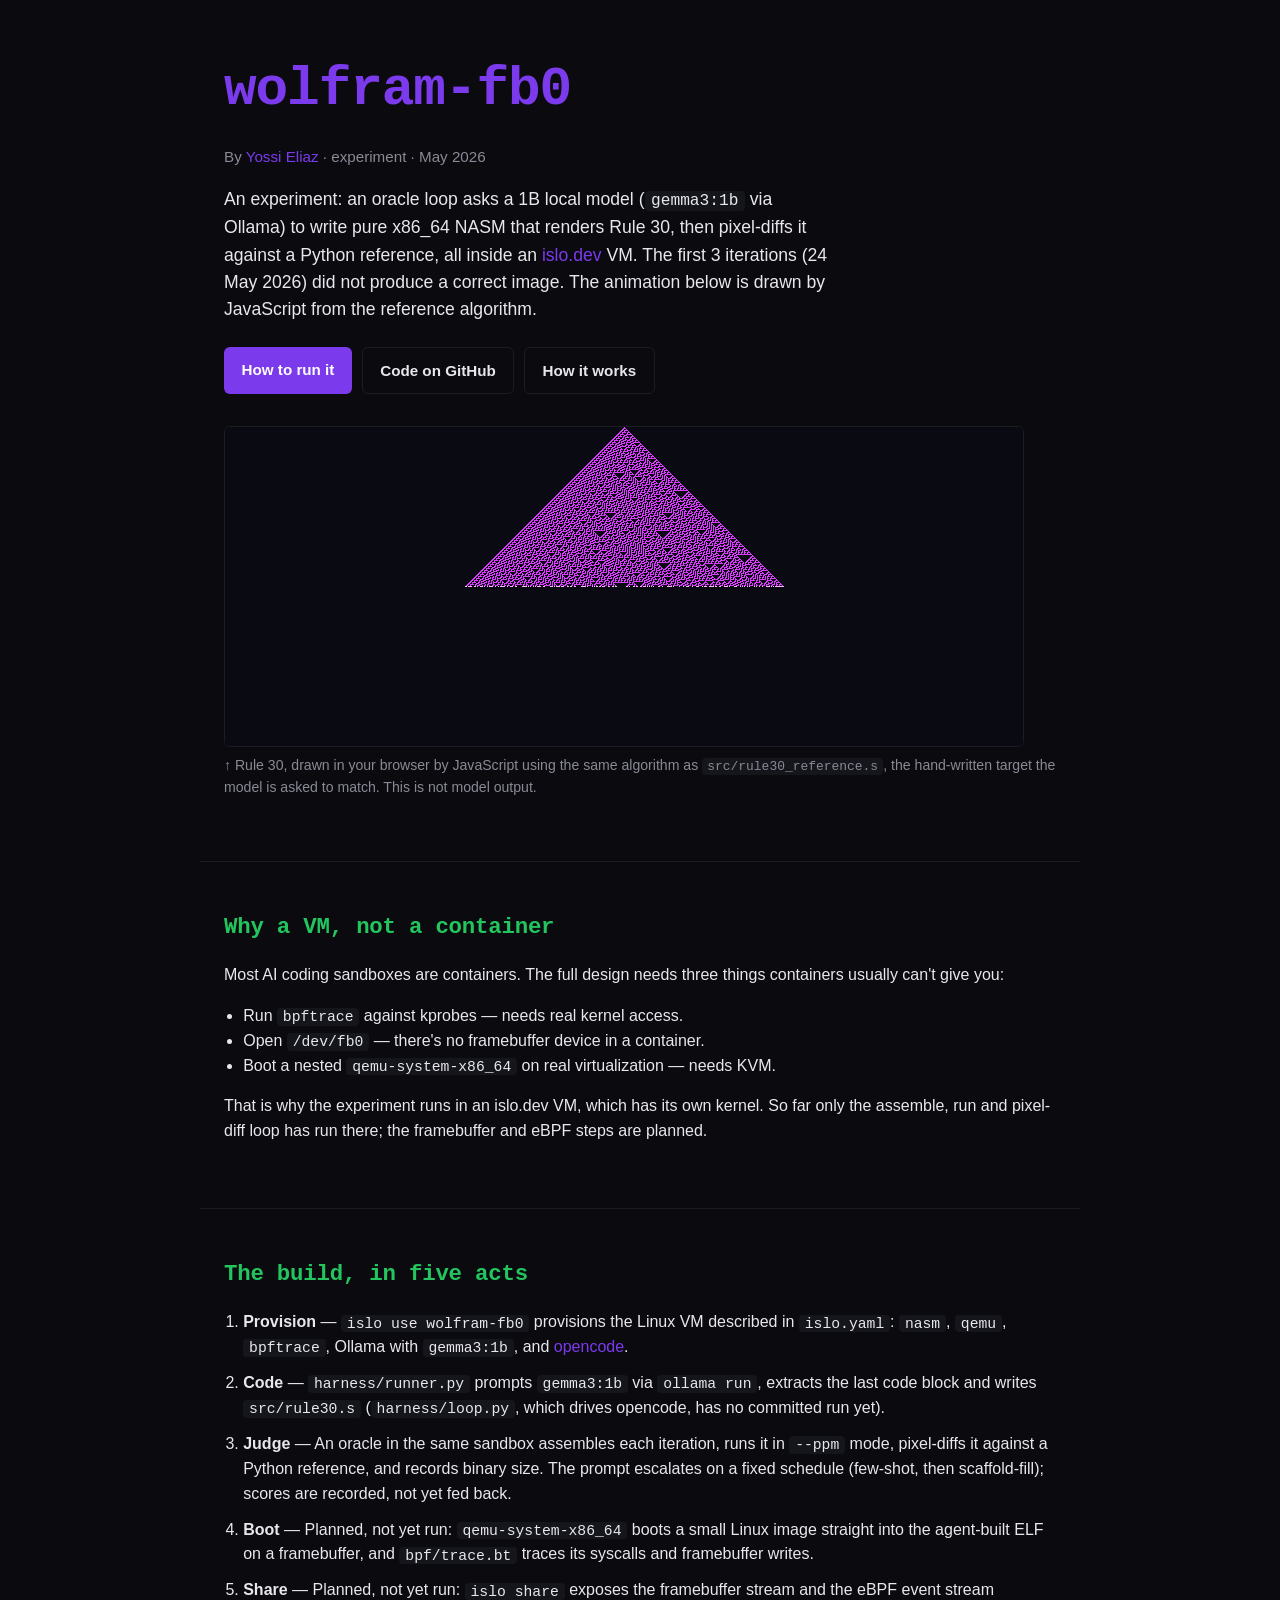
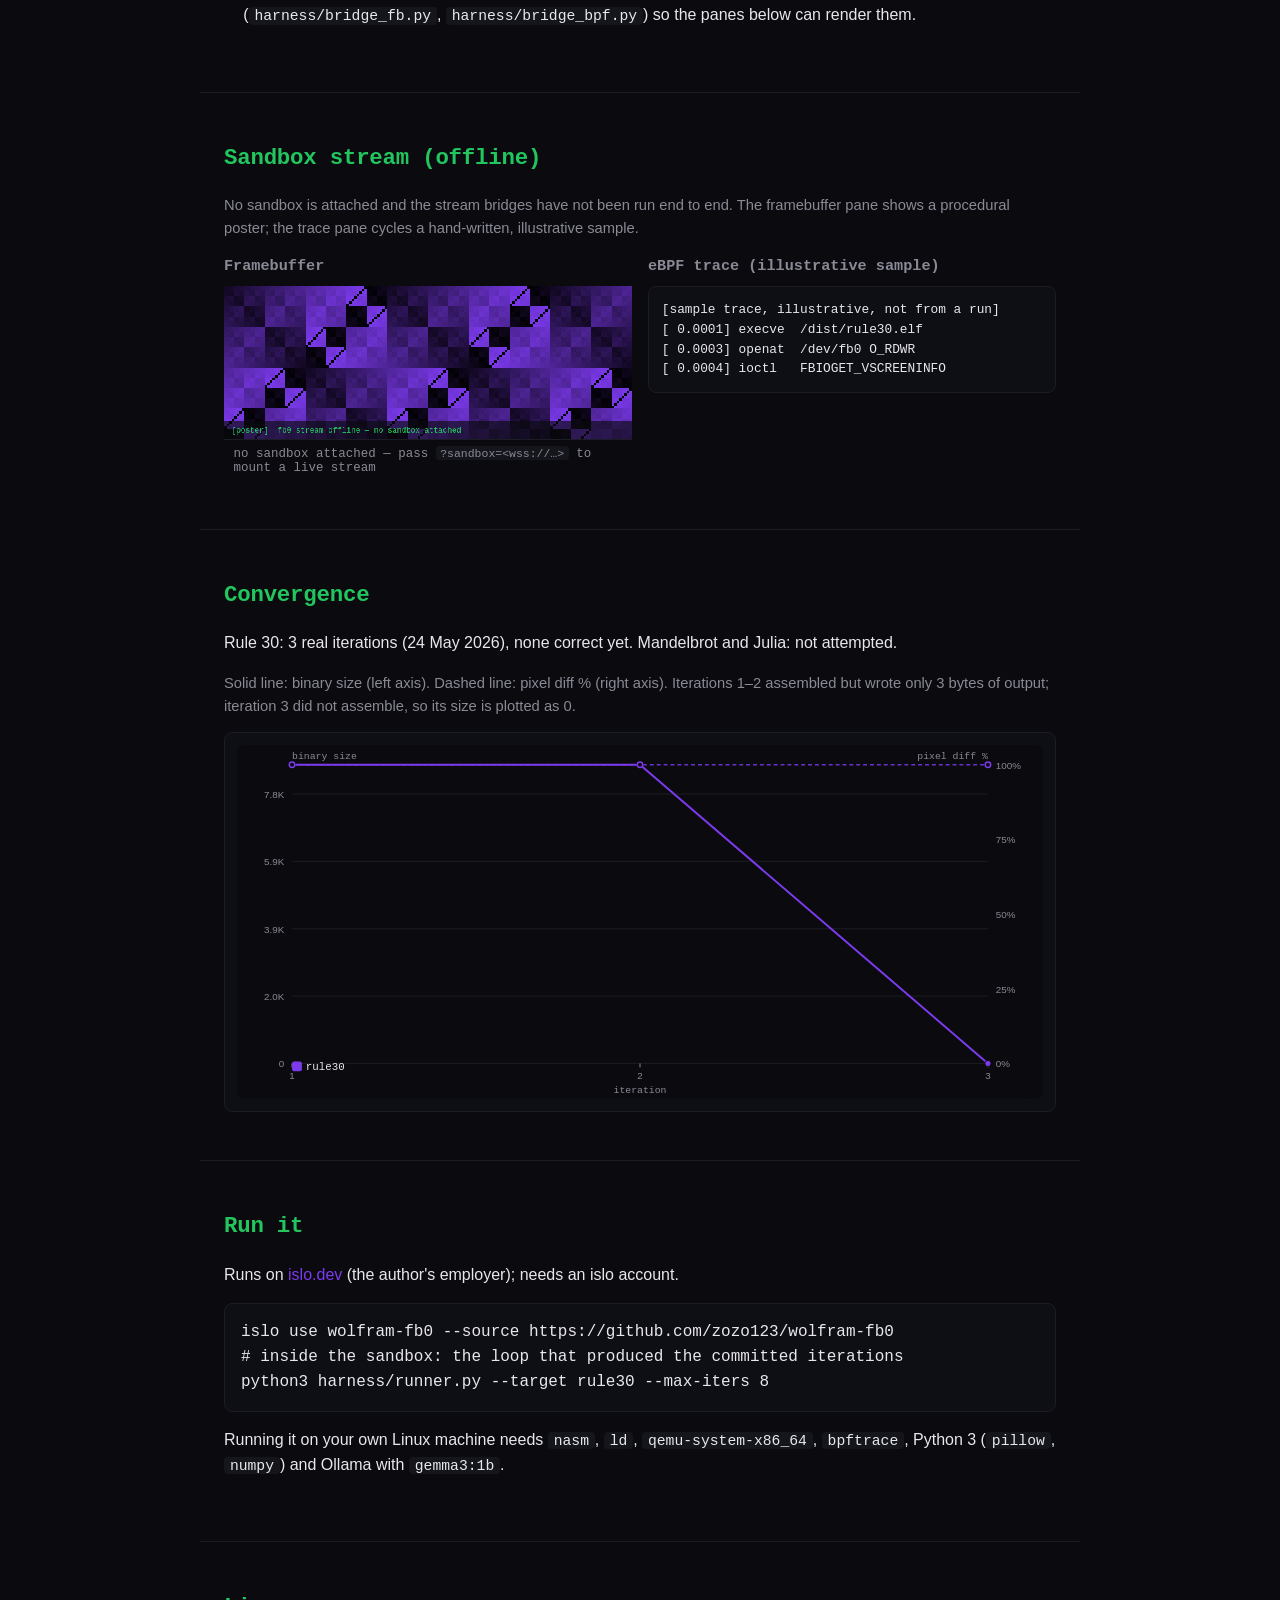
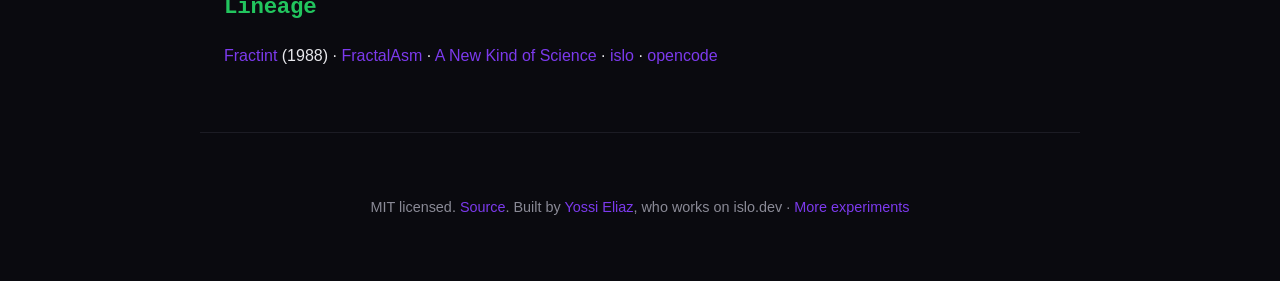
==== commit 11bf0f0a: "Describe iterations 1-2 output as 3 bytes, not a P6\n header The model's echo writes the first 3 byt" ====
--- a/index.html
+++ b/index.html
@@ -100,7 +100,7 @@
 <section id="convergence">
   <h2>Convergence</h2>
   <p>Rule 30: 3 real iterations (24 May 2026), none correct yet. Mandelbrot and Julia: not attempted.</p>
-  <p class="note">Solid line: binary size (left axis). Dashed line: pixel diff % (right axis). Iterations 1–2 assembled but wrote only a 3-byte header; iteration 3 did not assemble, so its size is plotted as 0.</p>
+  <p class="note">Solid line: binary size (left axis). Dashed line: pixel diff % (right axis). Iterations 1–2 assembled but wrote only 3 bytes of output; iteration 3 did not assemble, so its size is plotted as 0.</p>
   <div id="convergence-chart" class="placeholder">The chart needs JavaScript. The data is in <a href="https://github.com/zozo123/wolfram-fb0/blob/main/iterations/index.json">iterations/index.json</a>.</div>
 </section>
 
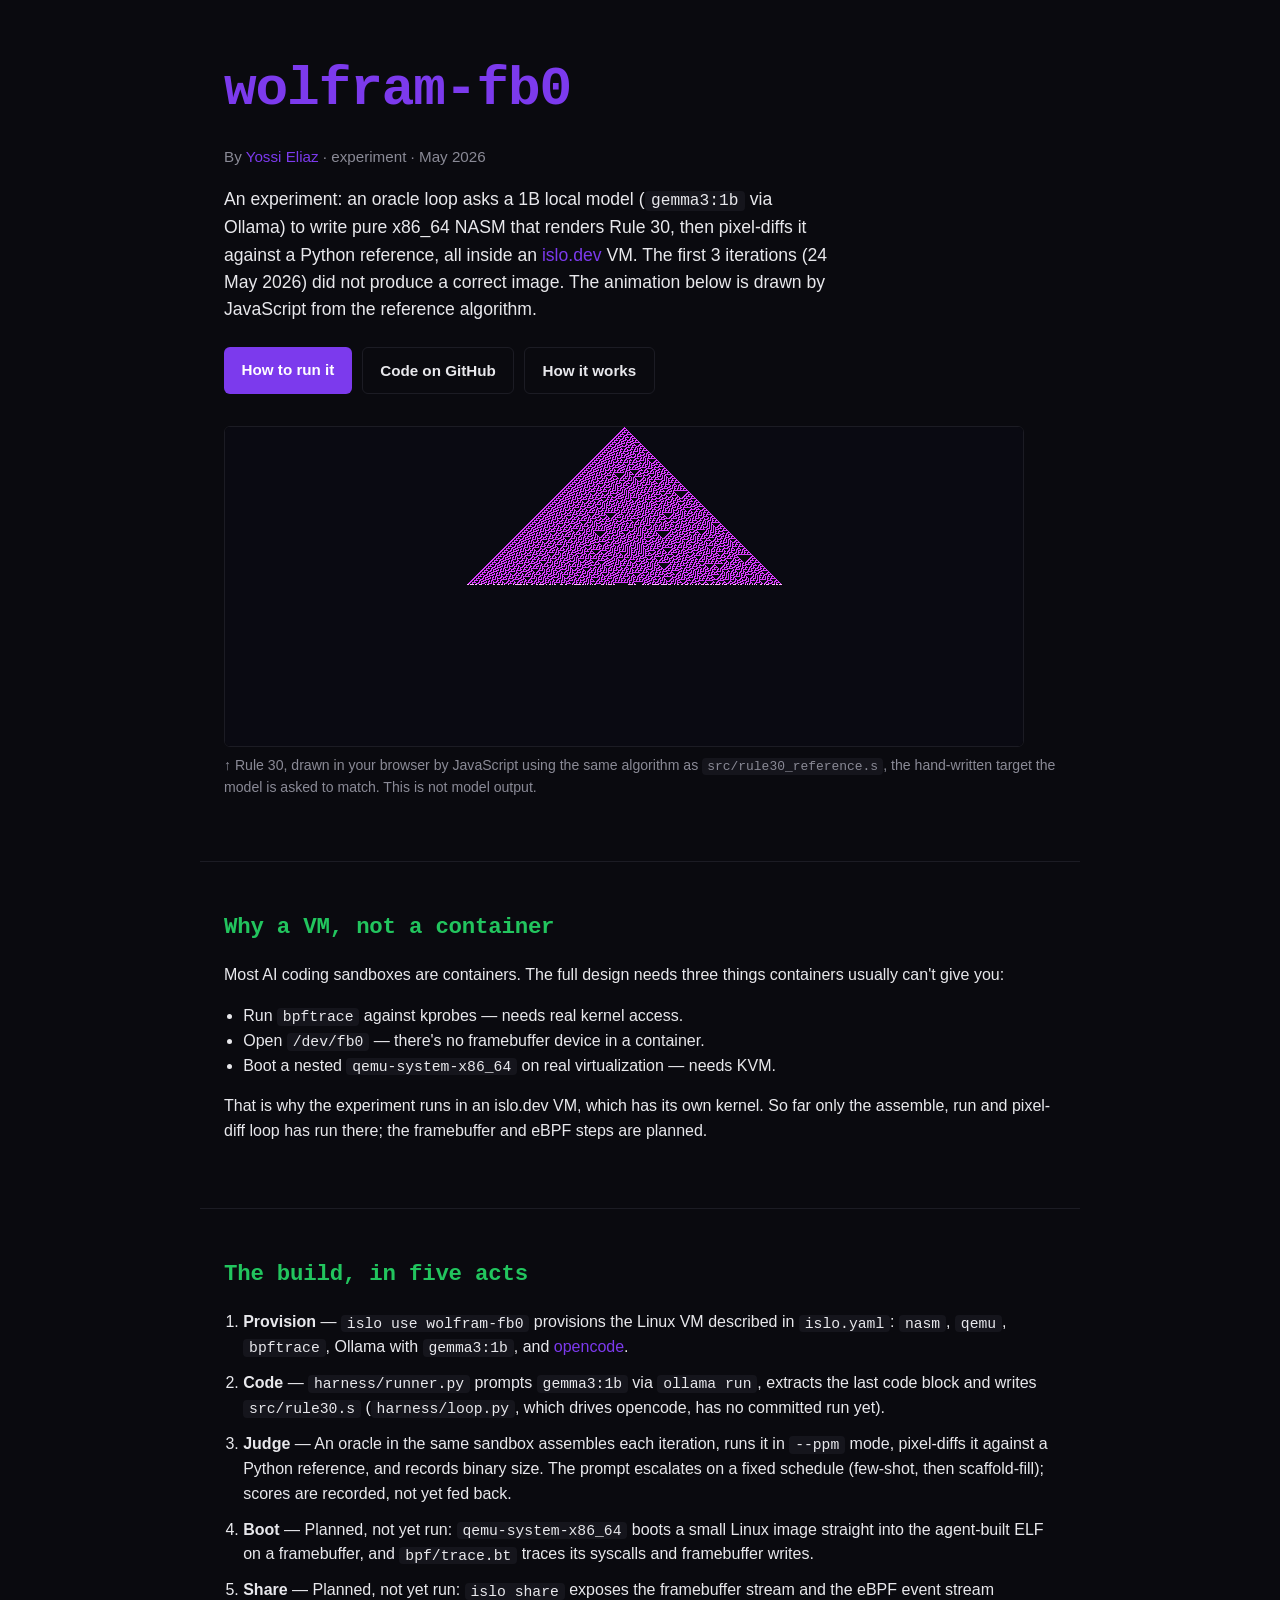
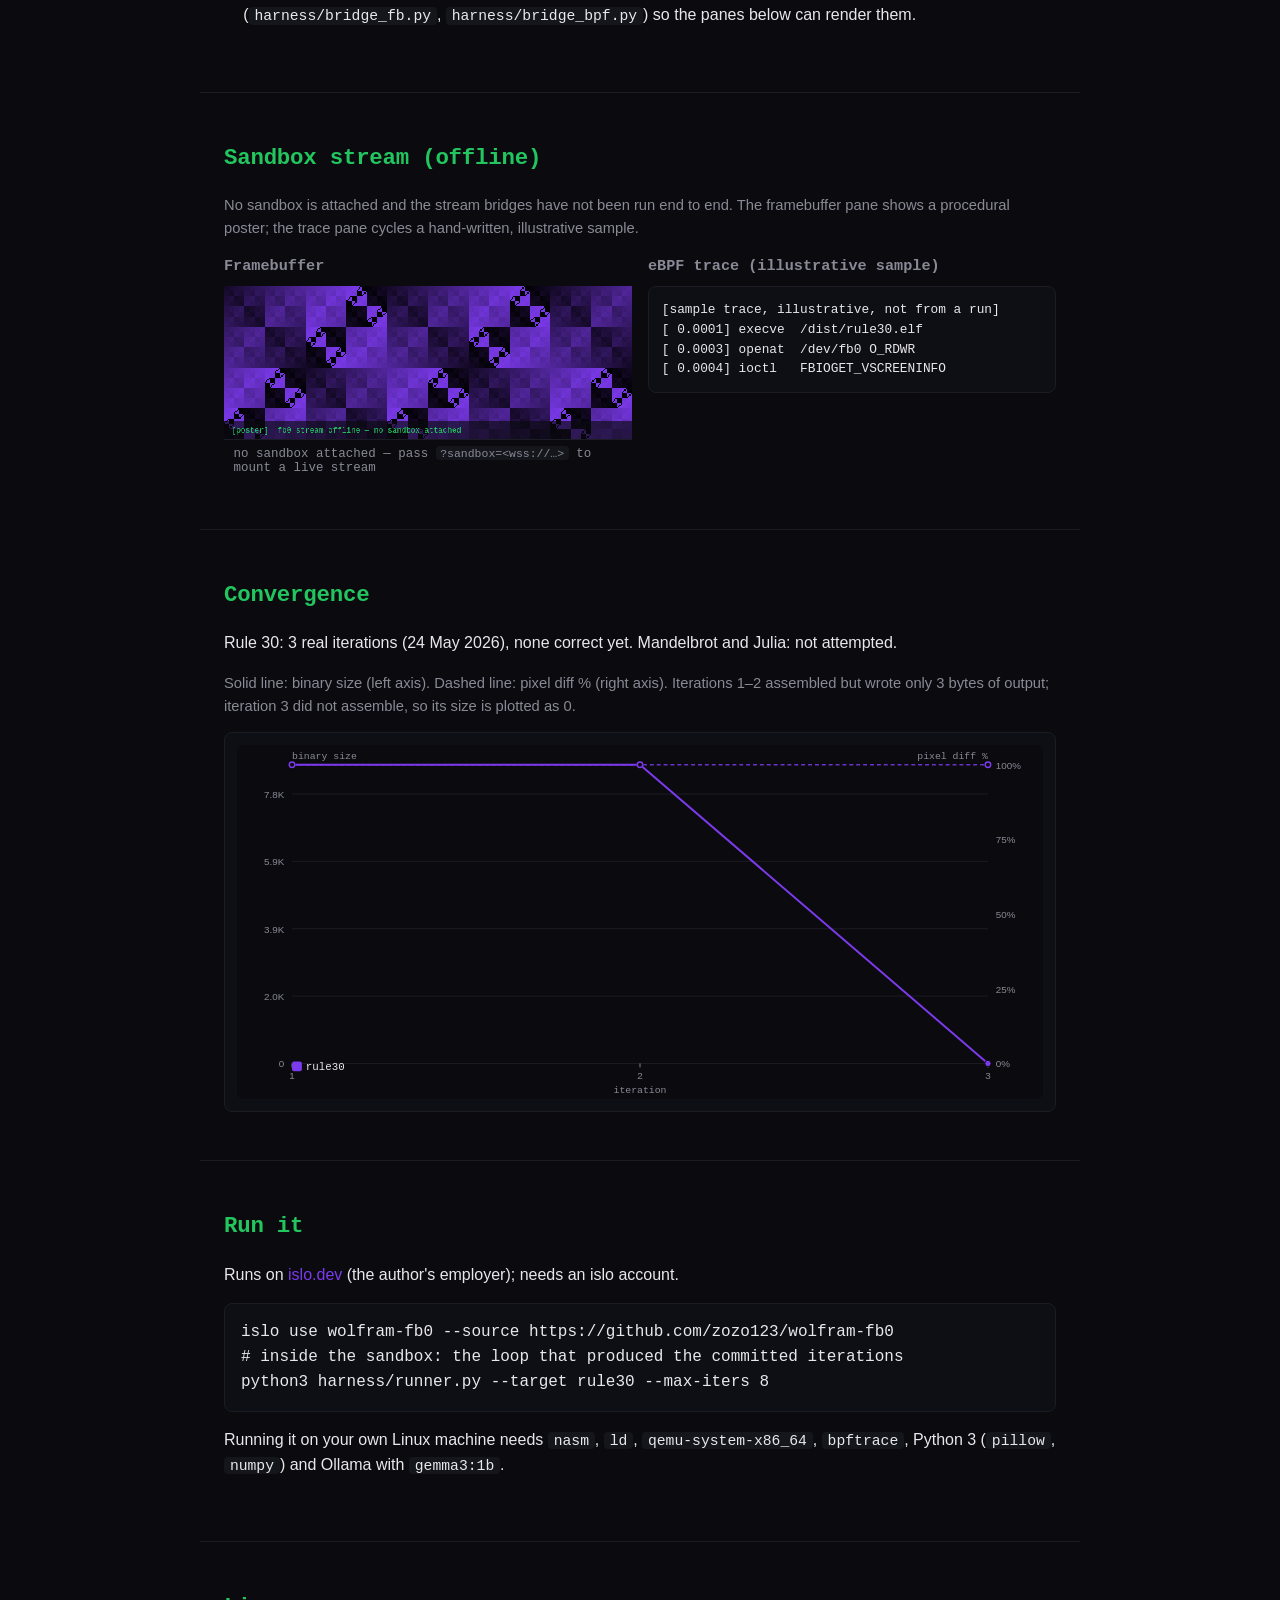
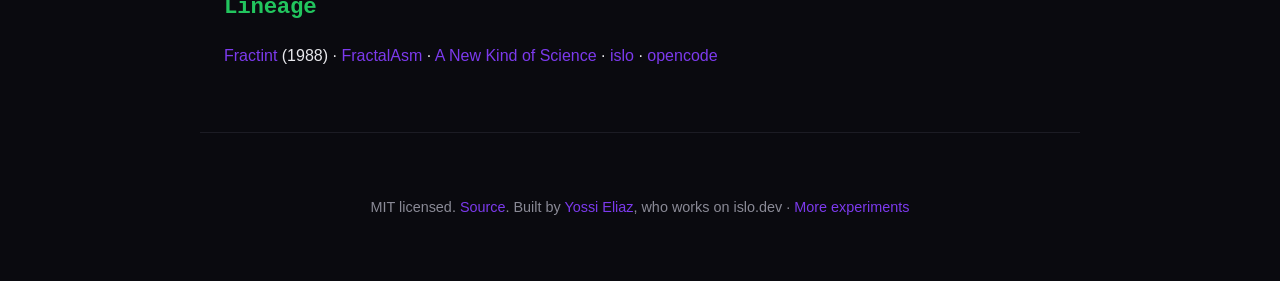
==== commit 56445ecc: "Add Rule 30 favicon and name syscall 60 as exit The reference asm and NOTES called syscall 60 exit_g" ====
--- a/index.html
+++ b/index.html
@@ -41,6 +41,7 @@
     }
   }
   </script>
+  <link rel="icon" href="favicon.svg" type="image/svg+xml">
   <link rel="stylesheet" href="style.css?v=3">
 </head>
 <body>
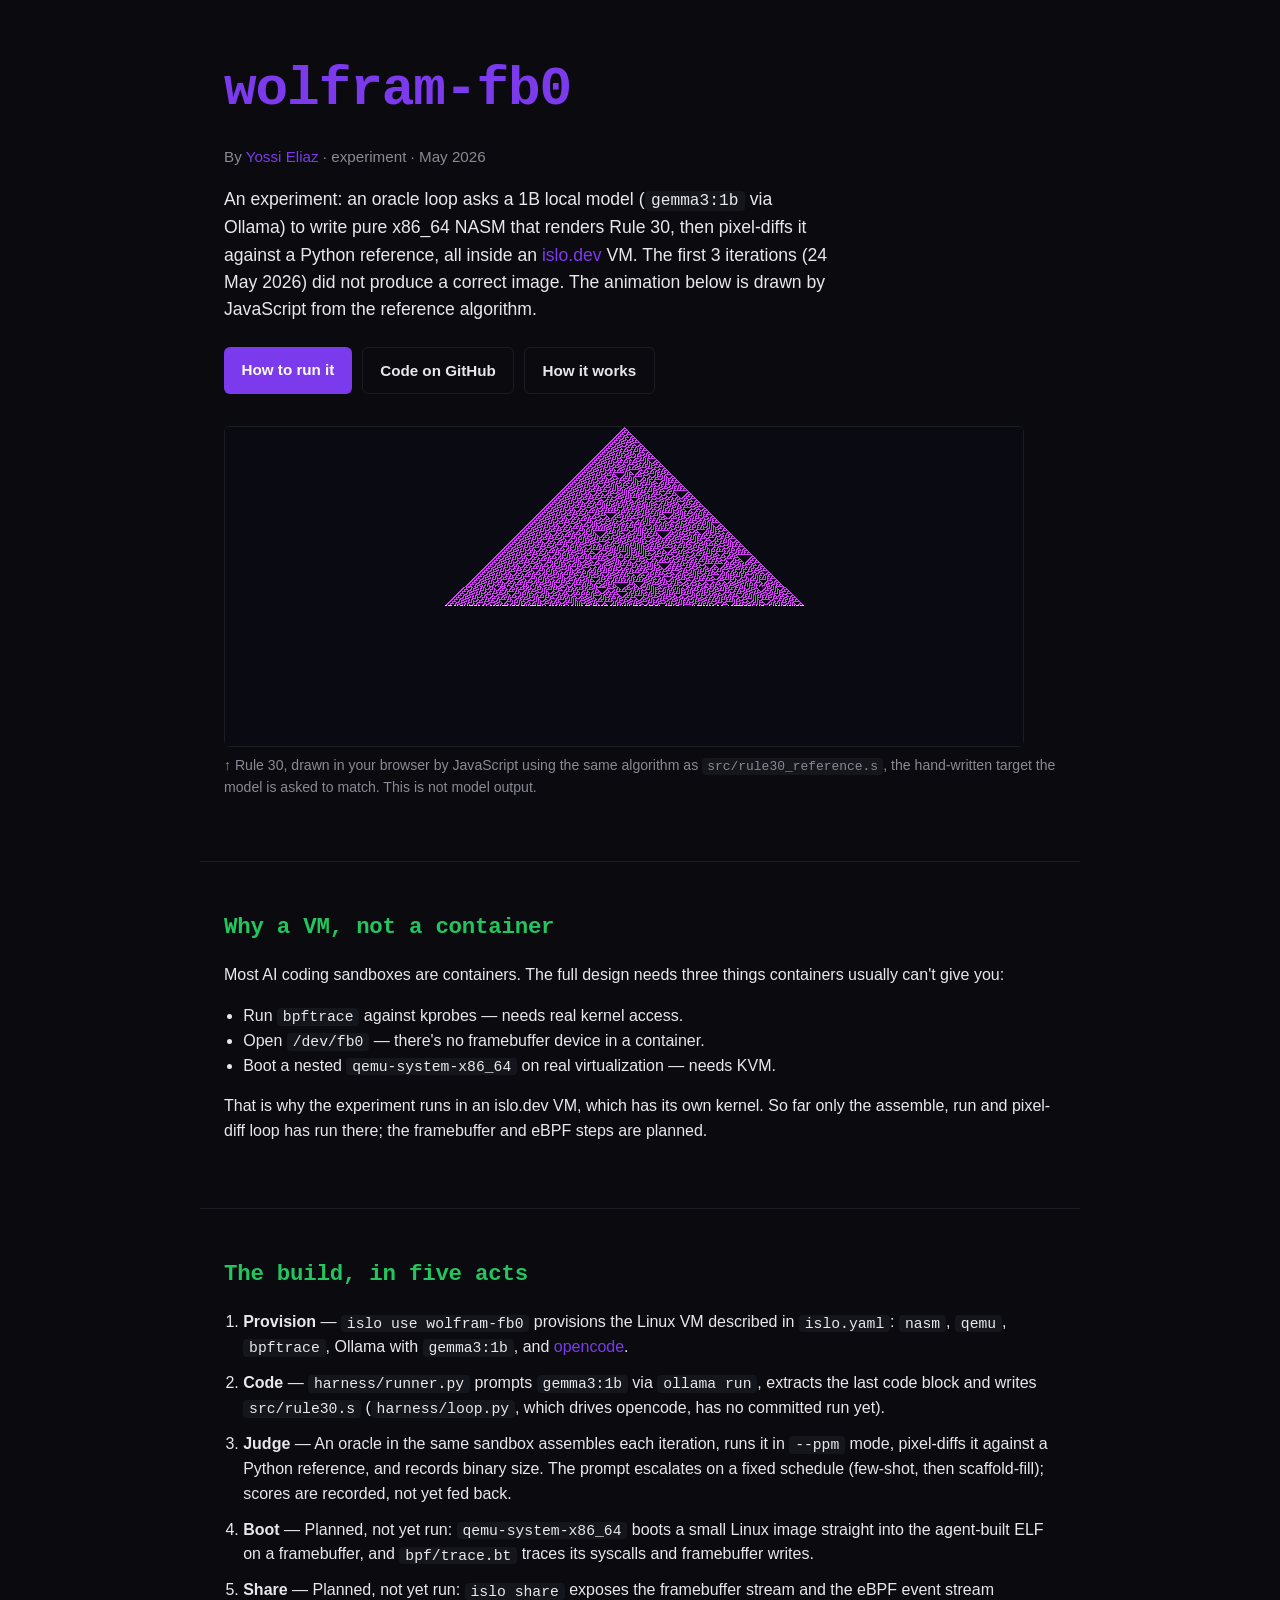
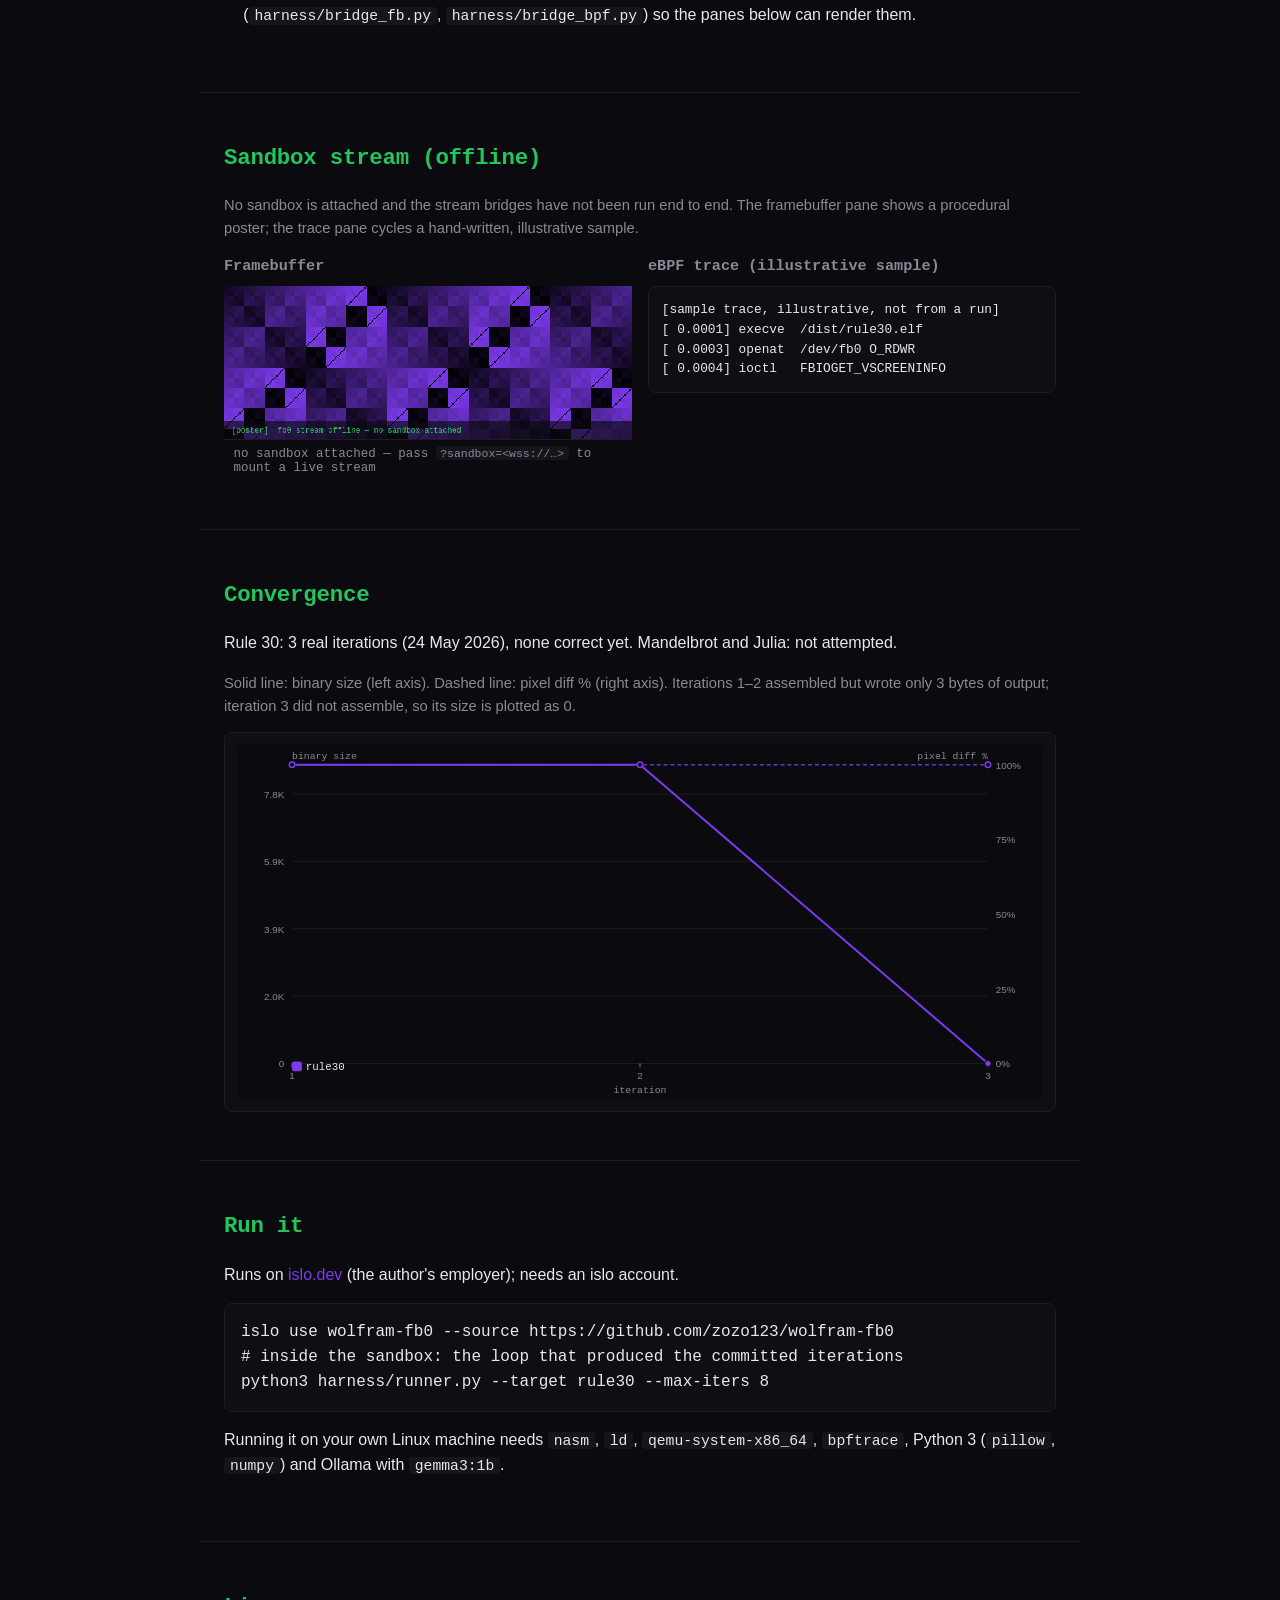
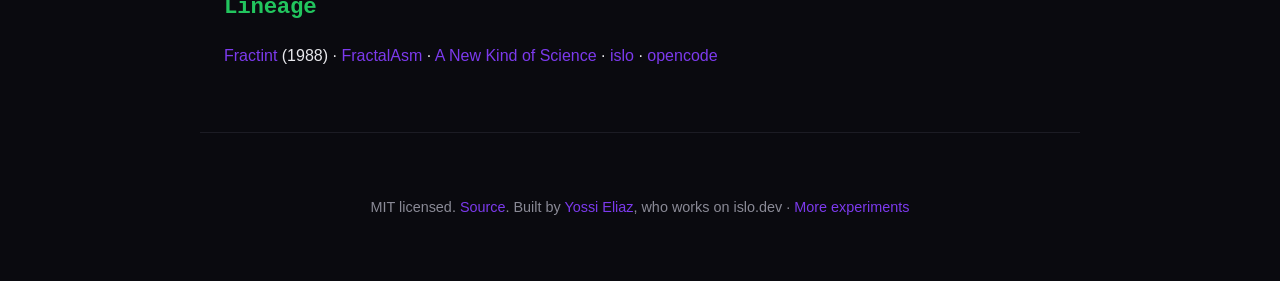
==== commit 37add498: "Link JSON-LD author to the shared #person entity Add "@id": "https://yossieliaz.netlify.app/#person"" ====
--- a/index.html
+++ b/index.html
@@ -35,6 +35,7 @@
     "dateModified": "2026-10-22",
     "author": {
       "@type": "Person",
+      "@id": "https://yossieliaz.netlify.app/#person",
       "name": "Yossi Eliaz",
       "url": "https://yossieliaz.netlify.app/",
       "sameAs": ["https://github.com/zozo123", "https://www.linkedin.com/in/yossi-eliaz/"]
@@ -125,6 +126,6 @@
 
 <script src="rule30.js?v=3" defer></script>
 <script src="viewer.js?v=3" defer></script>
-<script src="chart.js?v=3" defer></script>
+<script src="chart.js?v=4" defer></script>
 </body>
 </html>
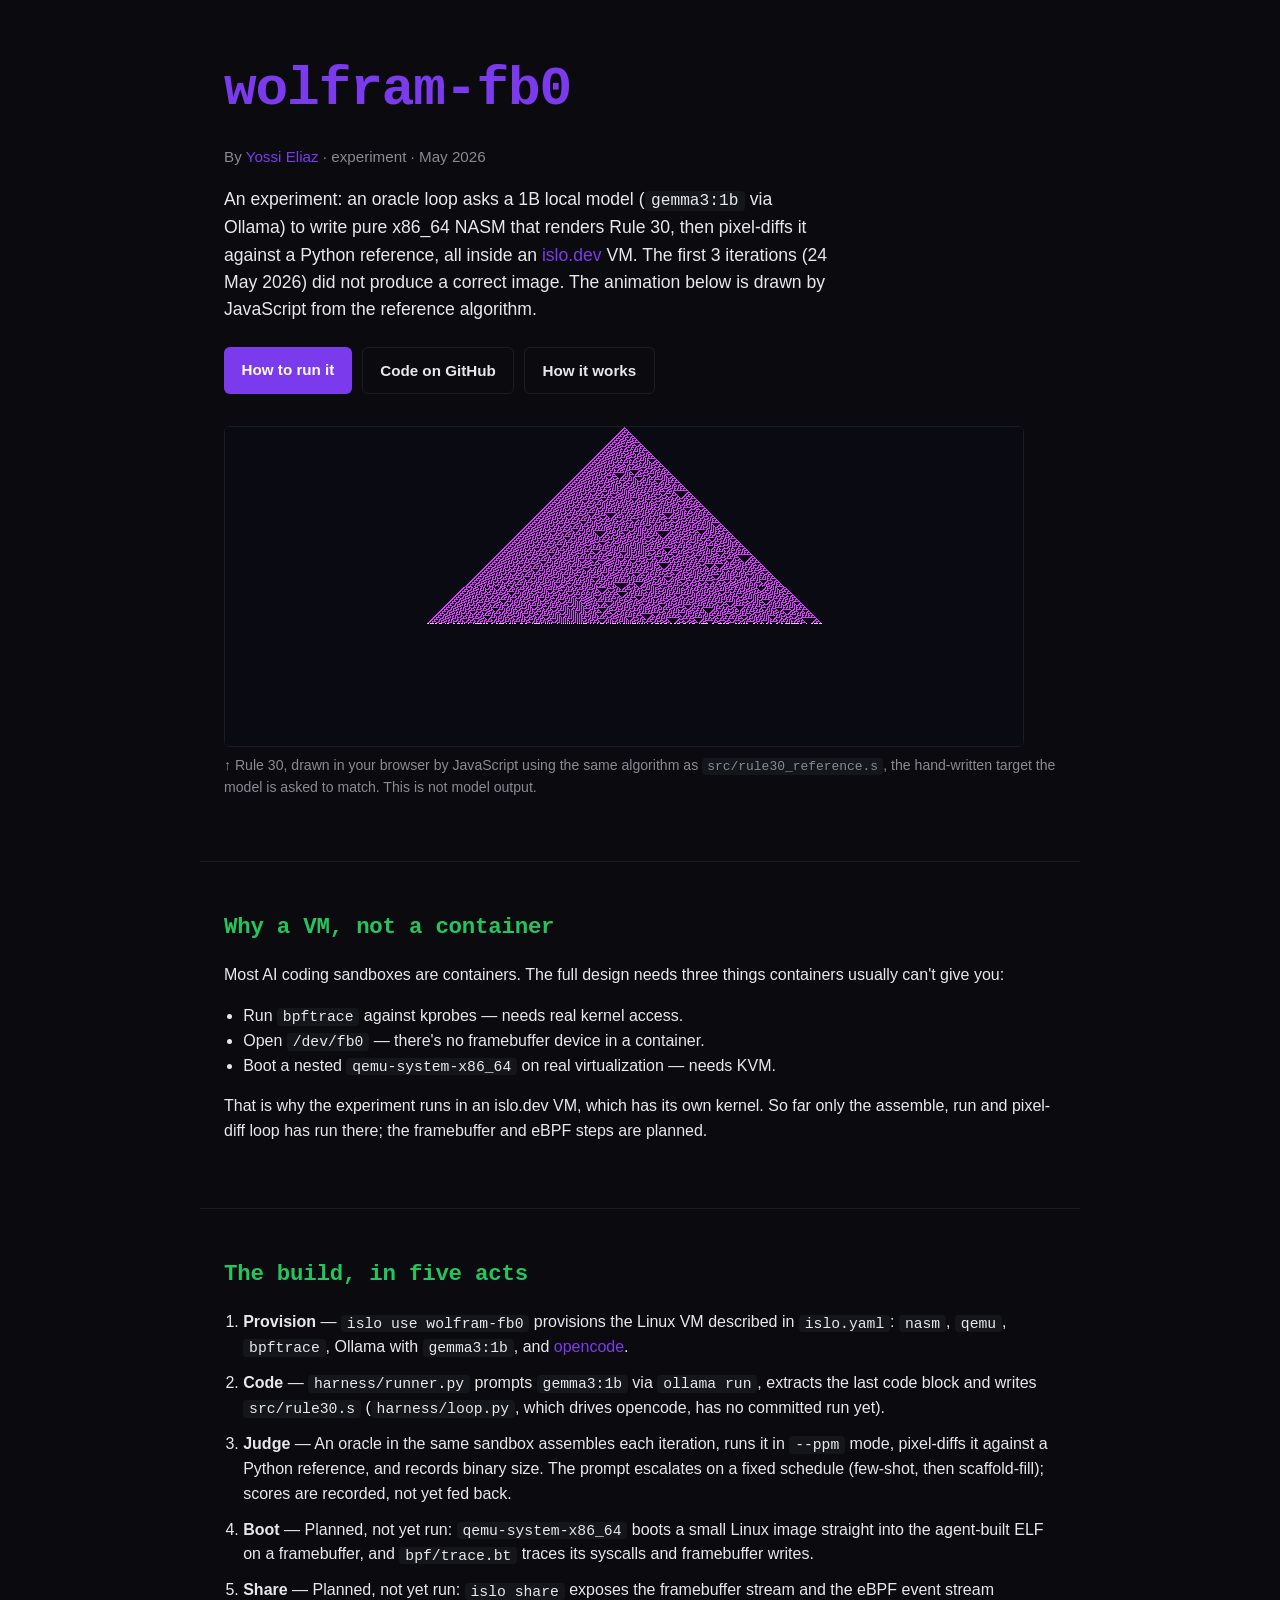
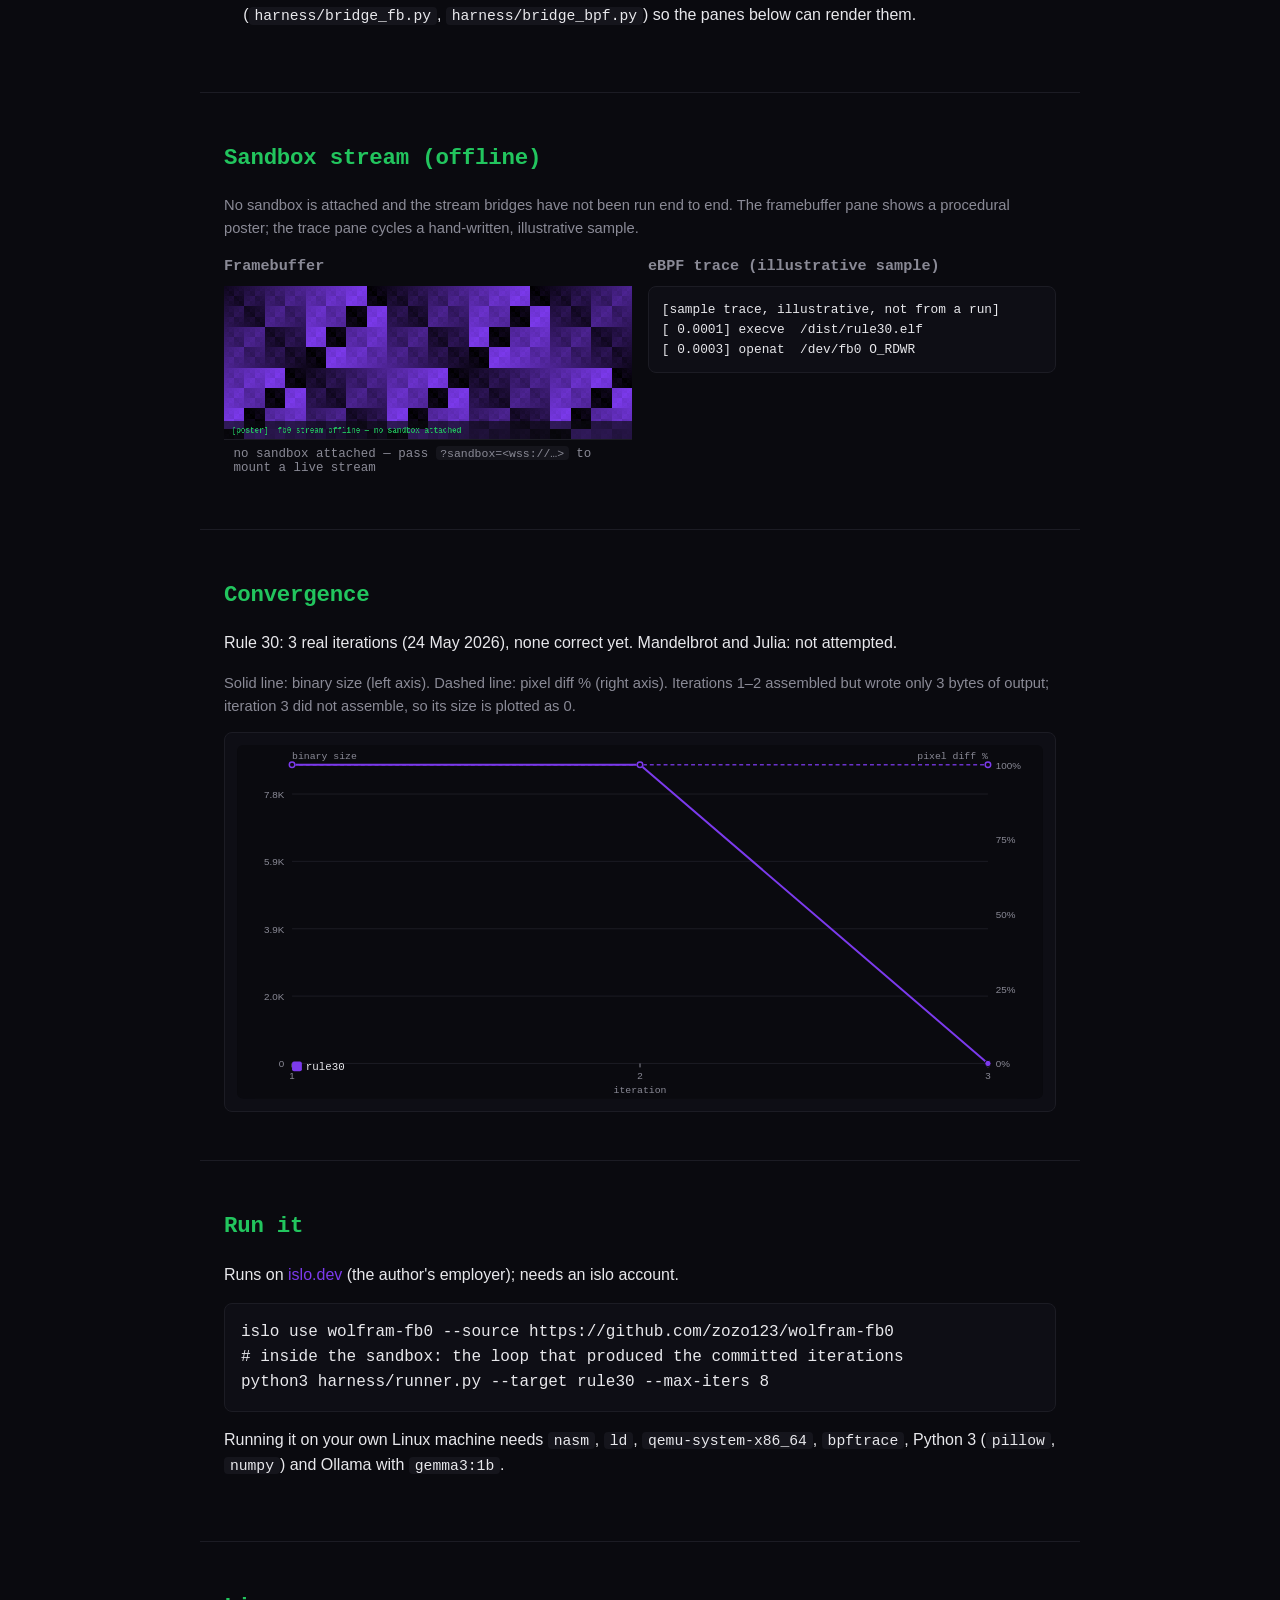
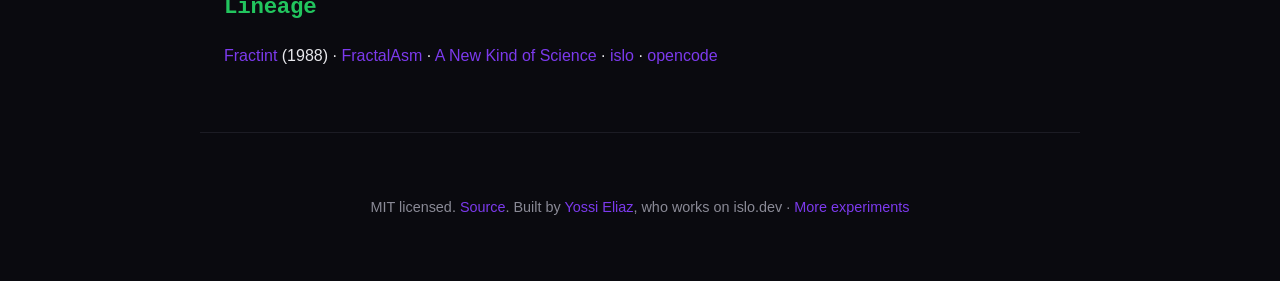
==== commit de932ec2: "Drop invalid height="auto" from convergence chart SVG "auto" is not a valid SVG length, so Chrome lo" ====
--- a/index.html
+++ b/index.html
@@ -35,7 +35,6 @@
     "dateModified": "2026-10-22",
     "author": {
       "@type": "Person",
-      "@id": "https://yossieliaz.netlify.app/#person",
       "name": "Yossi Eliaz",
       "url": "https://yossieliaz.netlify.app/",
       "sameAs": ["https://github.com/zozo123", "https://www.linkedin.com/in/yossi-eliaz/"]
